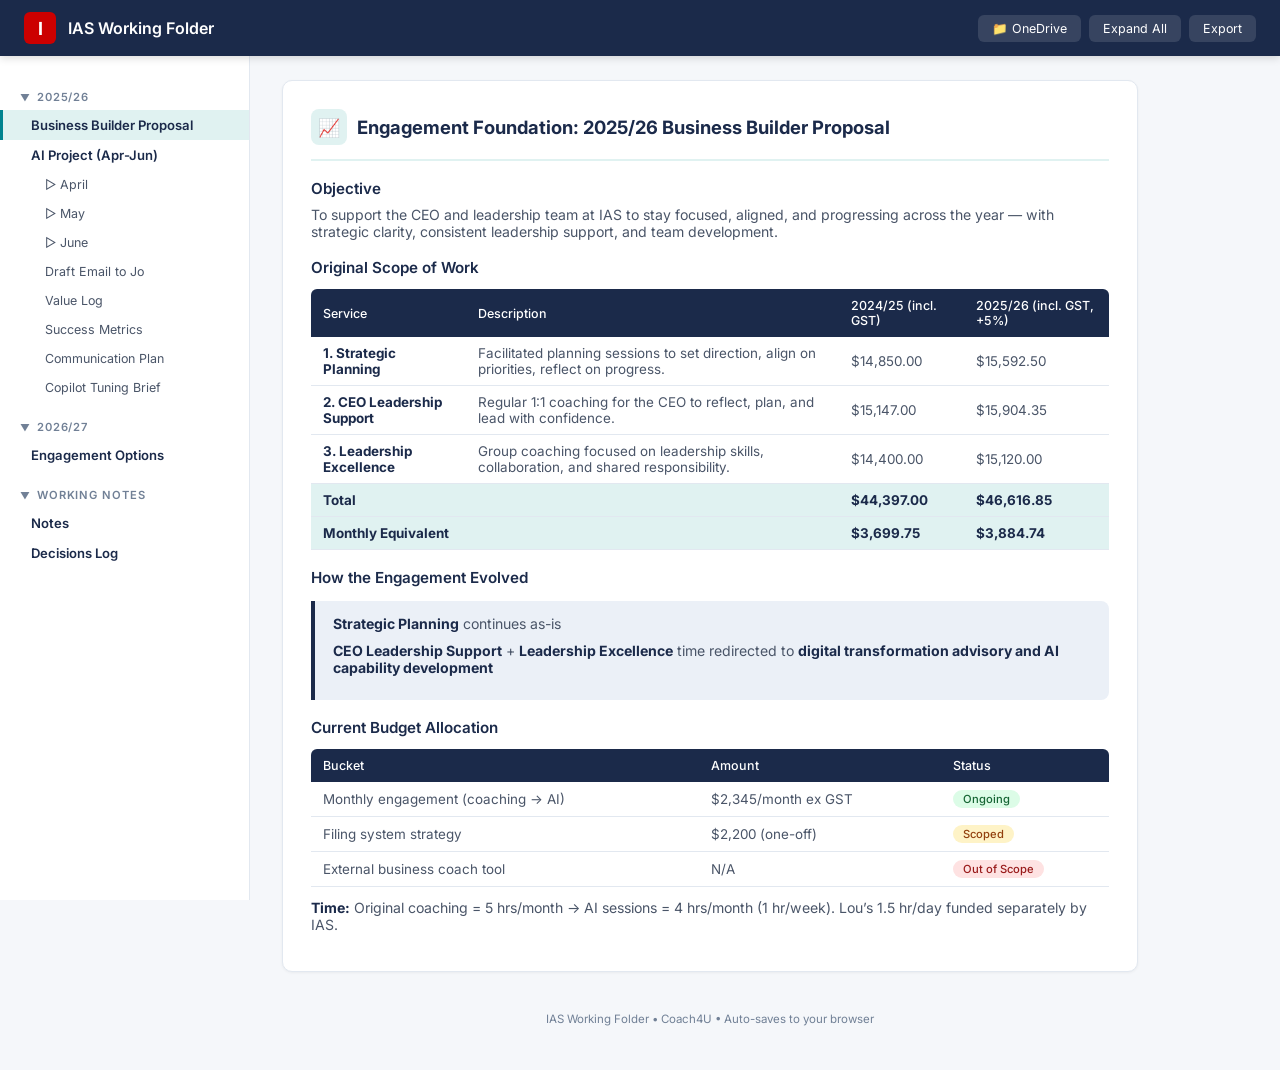
==== index.html @ b2c9d8d6 "Replace Core Intent contenteditable span with proper textarea Intent field is now a full visible tex" ====
<!DOCTYPE html>
<html lang="en">
<head>
    <meta charset="UTF-8">
    <meta name="viewport" content="width=device-width, initial-scale=1.0">
    <title>IAS Working Folder</title>
    <meta name="theme-color" content="#CC0000">
    <meta name="apple-mobile-web-app-capable" content="yes">
    <meta name="apple-mobile-web-app-status-bar-style" content="black-translucent">
    <meta name="apple-mobile-web-app-title" content="IAS Project">
    <link rel="manifest" href="manifest.json">
    <link rel="icon" type="image/svg+xml" href="icons/favicon.svg">
    <link rel="apple-touch-icon" href="icons/icon-192.svg">
    <link href="https://fonts.googleapis.com/css2?family=Inter:wght@300;400;500;600;700&display=swap" rel="stylesheet">
    <style>
        :root {
            --navy:#1B2A4A;--navy-light:#2A3D66;--teal:#00838F;--teal-light:#00ACC1;
            --teal-bg:#E0F2F1;--red:#CC0000;--red-light:#FF1A1A;--bg:#F5F7FA;
            --white:#FFFFFF;--text:#1B2A4A;--text-sec:#4A5568;--text-light:#718096;
            --border:#E2E8F0;--success:#38A169;--warning:#D69E2E;
        }
        *{margin:0;padding:0;box-sizing:border-box}
        body{font-family:'Inter',system-ui,sans-serif;background:var(--bg);color:var(--text)}
        .topbar{background:var(--navy);color:#fff;height:56px;display:flex;align-items:center;justify-content:space-between;padding:0 24px;position:fixed;top:0;left:0;right:0;z-index:100;box-shadow:0 2px 8px rgba(0,0,0,.15)}
        .topbar-left{display:flex;align-items:center;gap:12px}
        .topbar-logo{width:32px;height:32px;background:var(--red);border-radius:6px;display:flex;align-items:center;justify-content:center;font-weight:700;font-size:18px;color:#fff}
        .topbar h1{font-size:1rem;font-weight:600}
        .topbar-actions{display:flex;gap:8px}
        .topbar-actions button{background:rgba(255,255,255,.12);border:none;color:#fff;padding:6px 14px;border-radius:6px;font-size:.78rem;cursor:pointer;font-family:inherit;transition:.2s}
        .topbar-actions button:hover{background:rgba(255,255,255,.25)}
        .sidebar{position:fixed;top:56px;left:0;width:250px;height:calc(100vh - 56px);background:var(--white);border-right:1px solid var(--border);overflow-y:auto;padding:16px 0;z-index:50}
        .sidebar-year{padding:6px 20px;font-size:.7rem;text-transform:uppercase;letter-spacing:.08em;color:var(--text-light);font-weight:600;margin-top:12px;cursor:pointer;display:flex;align-items:center;gap:6px;user-select:none}
        .sidebar-year .arrow{transition:transform .2s;font-size:.6rem}
        .sidebar-year.collapsed .arrow{transform:rotate(-90deg)}
        .sidebar-year.collapsed+.sidebar-group{display:none}
        .sidebar-item{display:block;padding:7px 20px 7px 32px;color:var(--text-sec);font-size:.82rem;cursor:pointer;border-left:3px solid transparent;text-decoration:none;transition:.15s}
        .sidebar-item:hover,.sidebar-item.active{color:var(--teal);background:var(--teal-bg);border-left-color:var(--teal)}
        .sidebar-item.project{font-weight:600;padding-left:28px;color:var(--navy)}
        .sidebar-item.sub{padding-left:42px;font-size:.78rem}
        .main{margin-left:250px;margin-top:56px;padding:24px 32px;max-width:920px}
        .panel{background:var(--white);border-radius:10px;padding:28px;margin-bottom:20px;box-shadow:0 1px 3px rgba(0,0,0,.05);border:1px solid var(--border);display:none}
        .panel.visible{display:block}
        .panel-head{display:flex;align-items:center;gap:10px;margin-bottom:18px;padding-bottom:14px;border-bottom:2px solid var(--teal-bg)}
        .panel-icon{width:36px;height:36px;background:var(--teal-bg);color:var(--teal);border-radius:8px;display:flex;align-items:center;justify-content:center;font-size:1.1rem;flex-shrink:0}
        .panel-head h2{font-size:1.15rem;color:var(--navy)}
        table{width:100%;border-collapse:collapse;font-size:.84rem;margin:12px 0}
        thead th{background:var(--navy);color:#fff;padding:9px 12px;text-align:left;font-weight:500;font-size:.78rem}
        thead th:first-child{border-radius:6px 0 0 0}thead th:last-child{border-radius:0 6px 0 0}
        tbody td{padding:8px 12px;border-bottom:1px solid var(--border);color:var(--text-sec)}
        tbody tr:hover{background:var(--bg)}
        .total-row{background:var(--teal-bg);font-weight:600}.total-row td{color:var(--navy)}
        td[contenteditable]{cursor:text;min-height:20px;outline:none;border-radius:3px}
        td[contenteditable]:hover{background:var(--teal-bg)}
        td[contenteditable]:focus{box-shadow:inset 0 0 0 2px var(--teal);background:#fff}
        .btn{display:inline-flex;align-items:center;gap:5px;padding:6px 14px;border-radius:6px;font-size:.78rem;font-family:inherit;cursor:pointer;border:none;transition:.15s}
        .btn-teal{background:var(--teal);color:#fff}.btn-teal:hover{background:var(--teal-light)}
        .btn-red{background:var(--red);color:#fff}.btn-red:hover{background:var(--red-light)}
        .btn-outline{background:transparent;border:1px solid var(--border);color:var(--text-sec)}.btn-outline:hover{border-color:var(--teal);color:var(--teal)}
        .btn-sm{padding:4px 10px;font-size:.72rem}
        .btn-row{display:flex;gap:8px;margin-top:12px}
        .del-row{color:var(--text-light);cursor:pointer;font-size:.72rem;opacity:.4;transition:.15s;background:none;border:none}.del-row:hover{opacity:1;color:var(--red)}
        .badge{display:inline-block;padding:2px 10px;border-radius:20px;font-size:.7rem;font-weight:500}
        .badge-ongoing{background:#DCFCE7;color:#166534}.badge-scoped{background:#FEF3C7;color:#92400E}
        .badge-out{background:#FEE2E2;color:#991B1B}.badge-future{background:#EDE9FE;color:#5B21B6}
        .callout{background:var(--teal-bg);border-left:4px solid var(--teal);padding:14px 18px;border-radius:0 8px 8px 0;margin:14px 0;font-size:.85rem;color:var(--text-sec)}
        .callout.navy{background:#EBF0F7;border-left-color:var(--navy)}
        .callout.warning{background:#FEFCE8;border-left-color:var(--warning)}
        .email-box{background:var(--bg);border:1px solid var(--border);border-radius:8px;padding:22px;margin:14px 0;font-size:.86rem;color:var(--text-sec)}
        .email-box .subj{font-weight:600;color:var(--navy);margin-bottom:14px;padding-bottom:10px;border-bottom:1px solid var(--border)}
        .tasks{list-style:none;padding:0}.tasks li{display:flex;align-items:flex-start;gap:9px;padding:7px 0;font-size:.84rem;color:var(--text-sec);border-bottom:1px solid #f0f0f0}
        .tasks li:last-child{border-bottom:none}
        .tasks input[type=checkbox]{margin-top:3px;accent-color:var(--teal);width:15px;height:15px;flex-shrink:0}
        .tasks li.done{color:var(--text-light);text-decoration:line-through}
        .wk{background:var(--navy);color:#fff;padding:7px 14px;border-radius:6px;font-size:.8rem;font-weight:500;margin:16px 0 8px}
        .deliverables{background:var(--teal-bg);border-radius:8px;padding:14px 18px;margin-top:14px}
        .deliverables h4{color:var(--teal);font-size:.85rem;margin:0 0 8px}.deliverables ol{padding-left:18px;font-size:.83rem;color:var(--text-sec)}
        .note-card{background:var(--bg);border:1px solid var(--border);border-radius:8px;padding:14px 18px;margin-bottom:10px;position:relative}
        .note-card .note-date{font-size:.7rem;color:var(--text-light);margin-bottom:6px}
        .note-card .note-text{font-size:.84rem;color:var(--text-sec);white-space:pre-wrap}
        .note-card .note-del{position:absolute;top:10px;right:12px;background:none;border:none;color:var(--text-light);cursor:pointer;font-size:.7rem;opacity:.4}
        .note-card .note-del:hover{opacity:1;color:var(--red)}
        #noteInput{width:100%;min-height:80px;border:1px solid var(--border);border-radius:8px;padding:12px;font-family:inherit;font-size:.84rem;resize:vertical;outline:none;transition:.2s}
        #noteInput:focus{border-color:var(--teal);box-shadow:0 0 0 3px rgba(0,131,143,.1)}
        .opt-card{border:1px solid var(--border);border-radius:10px;padding:18px;margin:10px 0;transition:.2s}
        .opt-card:hover{border-color:var(--teal)}
        .opt-label{display:inline-block;background:var(--navy);color:#fff;padding:2px 10px;border-radius:4px;font-size:.72rem;font-weight:600;margin-bottom:6px}
        .vs-table tbody td:nth-child(3){background:#F0FFF4;color:var(--teal);font-weight:500}
        .tpl-box{background:#F8FAFC;border:1px dashed var(--border);border-radius:8px;padding:18px;font-size:.83rem;color:var(--text-sec);white-space:pre-line;margin:10px 0}
        .save-toast{position:fixed;bottom:20px;right:20px;background:var(--navy);color:#fff;padding:8px 18px;border-radius:8px;font-size:.78rem;opacity:0;transition:opacity .3s;z-index:200;pointer-events:none}
        .save-toast.show{opacity:1}
        p{margin-bottom:10px;font-size:.88rem;color:var(--text-sec)}
        h3{font-size:.95rem;color:var(--navy);margin:18px 0 8px;font-weight:600}
        h4{font-size:.87rem;color:var(--teal);margin:14px 0 6px;font-weight:600}
        ul,ol{padding-left:18px;margin-bottom:10px;font-size:.88rem;color:var(--text-sec)}
        li{margin-bottom:3px}a{color:var(--teal);text-decoration:none}strong{color:var(--text)}
        .footer{text-align:center;font-size:.72rem;color:var(--text-light);padding:20px 0}
        .month-goals{background:var(--bg);border:1px solid var(--border);border-radius:10px;padding:18px;margin:14px 0 20px}
        .month-goals label{font-size:.78rem;font-weight:600;color:var(--navy);display:block;margin-bottom:8px}
        .month-goals textarea{width:100%;min-height:90px;border:1px solid var(--border);border-radius:8px;padding:12px;font-family:inherit;font-size:.84rem;resize:vertical;outline:none;transition:.2s;background:var(--white)}
        .month-goals textarea:focus{border-color:var(--teal);box-shadow:0 0 0 3px rgba(0,131,143,.1)}
        .month-goals .ai-row{display:flex;gap:8px;margin-top:10px;align-items:center}
        .month-goals .ai-output{background:var(--white);border:1px solid var(--teal);border-radius:8px;padding:14px;margin-top:12px;font-size:.84rem;color:var(--text-sec);white-space:pre-wrap;display:none;position:relative}
        .month-goals .ai-output.visible{display:block}
        .ai-close{position:absolute;top:8px;right:10px;background:none;border:none;color:var(--text-light);cursor:pointer;font-size:.85rem}.ai-close:hover{color:var(--red)}
        .goal-inputs{margin:12px 0}
        .goal-row{display:flex;align-items:center;gap:8px;margin-bottom:6px}
        .goal-num{width:22px;height:22px;background:var(--teal);color:#fff;border-radius:50%;display:flex;align-items:center;justify-content:center;font-size:.68rem;font-weight:600;flex-shrink:0}
        .goal-row input{flex:1;border:1px solid var(--border);border-radius:6px;padding:7px 10px;font-family:inherit;font-size:.83rem;outline:none;transition:.2s}
        .goal-row input:focus{border-color:var(--teal);box-shadow:0 0 0 3px rgba(0,131,143,.1)}
        .goal-row input::placeholder{color:#CBD5E0}
        .intent-box{display:block;width:100%;margin-top:8px;border:1px solid rgba(42,61,102,.2);border-radius:6px;padding:10px 12px;font-family:inherit;font-size:.85rem;color:var(--text);background:var(--white);resize:vertical;min-height:60px;outline:none;transition:.2s}
        .intent-box:focus{border-color:var(--teal);box-shadow:0 0 0 3px rgba(0,131,143,.1)}
        .intent-box::placeholder{color:#A0AEC0}
        .week-intent{background:var(--teal-bg);border-radius:6px;padding:8px 12px;margin:6px 0 4px;font-size:.82rem;display:flex;align-items:center;gap:8px}
        .week-intent span{flex:1;outline:none;color:var(--text-sec);min-height:18px}
        .week-intent span:empty::before{content:attr(data-placeholder);color:#A0AEC0}
        .week-nextsteps{margin:8px 0}
        .week-nextsteps label{font-size:.78rem;font-weight:600;color:var(--teal);display:block;margin-bottom:4px}
        .week-nextsteps textarea{width:100%;min-height:80px;border:1px solid var(--border);border-radius:8px;padding:12px;font-family:inherit;font-size:.84rem;resize:vertical;outline:none;transition:.2s;background:var(--white)}
        .week-nextsteps textarea:focus{border-color:var(--teal);box-shadow:0 0 0 3px rgba(0,131,143,.1)}
        .week-tracker{background:var(--bg);border:1px solid var(--border);border-radius:8px;padding:14px;margin:8px 0}
        .week-tracker label{font-size:.75rem;font-weight:600;color:var(--navy);display:block;margin-bottom:4px}
        .week-tracker textarea{width:100%;min-height:50px;border:1px solid var(--border);border-radius:6px;padding:8px 10px;font-family:inherit;font-size:.82rem;resize:vertical;outline:none;transition:.2s;background:var(--white)}
        .week-tracker textarea:focus{border-color:var(--teal);box-shadow:0 0 0 3px rgba(0,131,143,.1)}
        .ai-badge{font-size:.68rem;color:var(--text-light);font-style:italic}
        .practice-block{background:var(--white);border:2px solid var(--teal-bg);border-radius:10px;padding:20px;margin:16px 0}
        .practice-block h3{margin:0 0 14px;color:var(--teal);font-size:.9rem}
        .practice-week{margin-bottom:14px}
        .practice-week-head{display:flex;align-items:center;gap:8px;margin-bottom:6px}
        .practice-week-num{font-size:.75rem;font-weight:600;color:var(--navy);white-space:nowrap}
        .practice-week-head input{flex:1;border:1px solid var(--border);border-radius:6px;padding:6px 10px;font-family:inherit;font-size:.82rem;font-weight:500;outline:none;transition:.2s}
        .practice-week-head input:focus{border-color:var(--teal);box-shadow:0 0 0 3px rgba(0,131,143,.1)}
        .practice-bullets{padding-left:28px;margin-top:4px}
        .practice-bullets input{width:100%;border:none;border-bottom:1px solid #f0f0f0;padding:4px 0;font-family:inherit;font-size:.8rem;color:var(--text-sec);outline:none;transition:.2s}
        .practice-bullets input:focus{border-bottom-color:var(--teal)}
        .practice-bullets input::placeholder{color:#CBD5E0}
        .btn-ai{background:linear-gradient(135deg,var(--navy),var(--teal));color:#fff}
        .btn-ai:hover{opacity:.9}
        .month-block{border:2px solid var(--teal-bg);border-radius:10px;padding:22px;margin:18px 0}
        .month-title{font-size:1rem;color:var(--teal);font-weight:700;margin-bottom:3px}
        .month-theme{font-size:.8rem;color:var(--text-light);font-style:italic;margin-bottom:14px}
        @media print{.sidebar,.topbar,.save-toast{display:none}.main{margin:0;padding:16px;max-width:100%}.panel{display:block!important;break-inside:avoid;box-shadow:none}}
        .menu-btn{display:none;background:none;border:none;color:#fff;font-size:1.4rem;cursor:pointer;padding:4px 8px;line-height:1}
        .sidebar-close{display:none;position:absolute;top:12px;right:14px;background:none;border:none;color:var(--text-light);font-size:1.2rem;cursor:pointer}
        .sidebar-overlay{display:none;position:fixed;top:0;left:0;right:0;bottom:0;background:rgba(0,0,0,.4);z-index:40}
        .sidebar-overlay.show{display:block}
        @media(max-width:768px){
            .menu-btn{display:block}
            .sidebar{transform:translateX(-100%);transition:transform .25s;z-index:60}
            .sidebar.open{transform:translateX(0)}
            .sidebar-close{display:block}
            .main{margin-left:0;padding:14px}
        }
    </style>
</head>
<body>
<div class="topbar">
    <div class="topbar-left"><button class="menu-btn" onclick="toggleMenu()">&#9776;</button><div class="topbar-logo">I</div><h1>IAS Working Folder</h1></div>
    <div class="topbar-actions"><a href="https://netorgft4053847.sharepoint.com/:f:/s/Practioners/IgAeoCWSYvg-TZOJT5SkqtAvAeJjhbtGDJu0jG688Fq3Ilo?e=r8Cb4h" target="_blank" style="background:rgba(255,255,255,.12);color:#fff;padding:6px 14px;border-radius:6px;font-size:.78rem;text-decoration:none;display:inline-flex;align-items:center;gap:5px">&#128193; OneDrive</a><button onclick="expandAll()">Expand All</button><button onclick="exportData()">Export</button></div>
</div>
<div class="sidebar-overlay" id="sidebarOverlay" onclick="toggleMenu()"></div>
<nav class="sidebar" id="sidebar">
    <button class="sidebar-close" onclick="toggleMenu()">&times;</button>
    <div class="sidebar-year" data-year="2025" onclick="toggleYear(this)"><span class="arrow">&#9660;</span> 2025/26</div>
    <div class="sidebar-group" data-year-group="2025">
        <div class="sidebar-item project" data-panel="engagement">Business Builder Proposal</div>
        <div class="sidebar-item project" data-panel="ai-project">AI Project (Apr-Jun)</div>
        <div class="sidebar-item sub" data-panel="april">&#9655; April</div>
        <div class="sidebar-item sub" data-panel="may">&#9655; May</div>
        <div class="sidebar-item sub" data-panel="june">&#9655; June</div>
        <div class="sidebar-item sub" data-panel="email-draft">Draft Email to Jo</div>
        <div class="sidebar-item sub" data-panel="value-log">Value Log</div>
        <div class="sidebar-item sub" data-panel="metrics">Success Metrics</div>
        <div class="sidebar-item sub" data-panel="comms-plan">Communication Plan</div>
        <div class="sidebar-item sub" data-panel="copilot-ref">Copilot Tuning Brief</div>
    </div>
    <div class="sidebar-year" data-year="2026" onclick="toggleYear(this)"><span class="arrow">&#9660;</span> 2026/27</div>
    <div class="sidebar-group" data-year-group="2026">
        <div class="sidebar-item project" data-panel="outlook-2027">Engagement Options</div>
    </div>
    <div class="sidebar-year" data-year="cross" onclick="toggleYear(this)"><span class="arrow">&#9660;</span> Working Notes</div>
    <div class="sidebar-group" data-year-group="cross">
        <div class="sidebar-item project" data-panel="notes">Notes</div>
        <div class="sidebar-item project" data-panel="decisions">Decisions Log</div>
    </div>
</nav>
<div class="main" id="mainContent">
<!-- ═══ ENGAGEMENT FOUNDATION ═══ -->
<div class="panel" id="engagement">
    <div class="panel-head"><div class="panel-icon">&#128200;</div><h2>Engagement Foundation: 2025/26 Business Builder Proposal</h2></div>
    <h3>Objective</h3>
    <p>To support the CEO and leadership team at IAS to stay focused, aligned, and progressing across the year &mdash; with strategic clarity, consistent leadership support, and team development.</p>
    <h3>Original Scope of Work</h3>
    <table>
        <thead><tr><th>Service</th><th>Description</th><th>2024/25 (incl. GST)</th><th>2025/26 (incl. GST, +5%)</th></tr></thead>
        <tbody>
            <tr><td><strong>1. Strategic Planning</strong></td><td>Facilitated planning sessions to set direction, align on priorities, reflect on progress.</td><td>$14,850.00</td><td>$15,592.50</td></tr>
            <tr><td><strong>2. CEO Leadership Support</strong></td><td>Regular 1:1 coaching for the CEO to reflect, plan, and lead with confidence.</td><td>$15,147.00</td><td>$15,904.35</td></tr>
            <tr><td><strong>3. Leadership Excellence</strong></td><td>Group coaching focused on leadership skills, collaboration, and shared responsibility.</td><td>$14,400.00</td><td>$15,120.00</td></tr>
            <tr class="total-row"><td><strong>Total</strong></td><td></td><td><strong>$44,397.00</strong></td><td><strong>$46,616.85</strong></td></tr>
            <tr class="total-row"><td><strong>Monthly Equivalent</strong></td><td></td><td><strong>$3,699.75</strong></td><td><strong>$3,884.74</strong></td></tr>
        </tbody>
    </table>
    <h3>How the Engagement Evolved</h3>
    <div class="callout navy">
        <p><strong>Strategic Planning</strong> continues as-is</p>
        <p><strong>CEO Leadership Support</strong> + <strong>Leadership Excellence</strong> time redirected to <strong>digital transformation advisory and AI capability development</strong></p>
    </div>
    <h3>Current Budget Allocation</h3>
    <table>
        <thead><tr><th>Bucket</th><th>Amount</th><th>Status</th></tr></thead>
        <tbody>
            <tr><td>Monthly engagement (coaching &rarr; AI)</td><td>$2,345/month ex GST</td><td><span class="badge badge-ongoing">Ongoing</span></td></tr>
            <tr><td>Filing system strategy</td><td>$2,200 (one-off)</td><td><span class="badge badge-scoped">Scoped</span></td></tr>
            <tr><td>External business coach tool</td><td>N/A</td><td><span class="badge badge-out">Out of Scope</span></td></tr>
        </tbody>
    </table>
    <p><strong>Time:</strong> Original coaching = 5 hrs/month &rarr; AI sessions = 4 hrs/month (1 hr/week). Lou&rsquo;s 1.5 hr/day funded separately by IAS.</p>
</div>

<!-- ═══ AI PROJECT OVERVIEW ═══ -->
<div class="panel" id="ai-project">
    <div class="panel-head"><div class="panel-icon">&#128640;</div><h2>AI Project Overview (Apr&ndash;Jun 2026)</h2></div>
    <div class="callout">
        <p><strong>Project Period:</strong> April &ndash; June 2026</p>
        <p><strong>Project Manager:</strong> Leah Miranda</p>
        <p><strong>Budget:</strong> $2,345/month + $2,200 filing system strategy</p>
        <p><strong>Weekly Sessions:</strong> 1 hour/week (Cath &amp; Lou)</p>
        <p><strong>Lou&rsquo;s Allocation:</strong> 1.5 hrs/day (funded separately by IAS)</p>
    </div>
    <h3>Direction</h3>
    <p>Rather than building a custom communications agent, we configure <strong>Microsoft Copilot</strong> to enforce IAS&rsquo;s communication style using Copilot Tuning, Outlook Draft Instructions, and prompt templates. This uses tools IAS already pays for.</p>
    <div class="month-goals" style="margin-top:20px">
        <label>Overall Project Objective</label>
        <textarea id="goals-overall" placeholder="What is the overarching goal for this project? This will be included in all AI prompts..." oninput="saveGoals('overall',this.value)" style="min-height:70px"></textarea>
    </div>
    <h3>Three-Month Summary</h3>
    <ul>
        <li><strong>April:</strong> Style Guide, Draft Instructions, Copilot training</li>
        <li><strong>May:</strong> Filing system strategy, prompt template library</li>
        <li><strong>June:</strong> Handover, Copilot Tuning prep, final value assessment</li>
    </ul>
</div>

<!-- ═══ DRAFT EMAIL ═══ -->
<div class="panel" id="email-draft">
    <div class="panel-head"><div class="panel-icon">&#9993;</div><h2>Draft Email to Jo Brassett</h2></div>
    <div class="email-box">
        <div class="subj">Subject: AI Project &mdash; Next 3 Months Action Plan</div>
        <p>Hi Jo,</p>
        <p>Following our discussion about keeping the focus within the Microsoft ecosystem, here&rsquo;s the clear direction for the remaining three months.</p>
        <p><strong>On the Communications Agent</strong></p>
        <p>Rather than maintaining a separate agent that duplicates what your Copilot subscription already does, I recommend we configure Copilot itself to enforce IAS&rsquo;s communication style. Microsoft now offers Copilot Tuning &ndash; we can train it on ~20 of your best writing samples plus a style guide so every staff member&rsquo;s AI-generated emails automatically match IAS&rsquo;s tone. This uses tools you&rsquo;re already paying for, needs no separate maintenance, and scales to everyone.</p>
        <p><strong>April &ndash; June Plan:</strong></p>
        <ul>
            <li><strong>April:</strong> Create IAS Communications Style Guide, set up Outlook Draft Instructions for all staff, train Leah and team on Copilot prompting</li>
            <li><strong>May:</strong> Filing system strategy implementation, build prompt template library for common IAS communications</li>
            <li><strong>June:</strong> Refine based on feedback, document processes for Leah to maintain independently, prepare for Copilot Tuning</li>
        </ul>
        <p><strong>Value commitment:</strong> Every session focused on practical outcomes Leah and the team can use immediately. I&rsquo;ll send fortnightly progress summaries so you have full visibility.</p>
        <p>Happy to discuss.</p>
        <p>Kind regards,<br>Cath</p>
    </div>
</div>

<!-- ═══ ROADMAP ═══ -->
<!-- ═══ APRIL ═══ -->
<div class="panel" id="april">
    <div class="panel-head"><div class="panel-icon">&#128197;</div><h2>April 2026</h2></div>
    <div class="callout navy" style="margin-top:0"><strong>Core Intent:</strong><textarea class="intent-box" id="intent-april" placeholder="Type your core intent for this month..." oninput="saveIntent('april',this.value)"></textarea></div>
    <div class="ai-row" style="margin:10px 0"><button class="btn btn-ai" onclick="aiAssist('april')">AI Assist &ndash; Break this into steps</button><button class="btn btn-outline btn-sm" onclick="copyGoalsPrompt('april')">Copy Prompt</button><span class="ai-badge">Uses your intent to suggest monthly goals &amp; weekly plan</span></div>
    <div class="ai-output" id="ai-output-april"></div>
    <div class="month-goals" style="margin-top:14px">
        <label>Monthly Goals</label>
        <div class="goal-inputs" id="goal-inputs-april">
            <div class="goal-row"><span class="goal-num">1</span><input type="text" data-goal="april-0" placeholder="Goal 1..." oninput="saveGoalItem('april',0,this.value)"></div>
            <div class="goal-row"><span class="goal-num">2</span><input type="text" data-goal="april-1" placeholder="Goal 2..." oninput="saveGoalItem('april',1,this.value)"></div>
            <div class="goal-row"><span class="goal-num">3</span><input type="text" data-goal="april-2" placeholder="Goal 3..." oninput="saveGoalItem('april',2,this.value)"></div>
            <div class="goal-row"><span class="goal-num">4</span><input type="text" data-goal="april-3" placeholder="Goal 4 (optional)..." oninput="saveGoalItem('april',3,this.value)"></div>
            <div class="goal-row"><span class="goal-num">5</span><input type="text" data-goal="april-4" placeholder="Goal 5 (optional)..." oninput="saveGoalItem('april',4,this.value)"></div>
        </div>
        <div class="btn-row"><button class="btn btn-outline btn-sm" onclick="copySummary('april')">Copy Intent + Goals</button></div>
    </div>
    <div class="practice-block" id="practice-april">
        <h3>What the weeks looked like in practice</h3>
        <div class="practice-week" data-pw="april-w1">
            <div class="practice-week-head"><span class="practice-week-num">Week 1:</span><input type="text" data-pwtitle="april-w1" placeholder="Week 1 theme..." oninput="savePractice('april')"></div>
            <div class="practice-bullets"><input type="text" data-pwbullet="april-w1-0" placeholder="Key action or outcome..." oninput="savePractice('april')"><input type="text" data-pwbullet="april-w1-1" placeholder="" oninput="savePractice('april')"><input type="text" data-pwbullet="april-w1-2" placeholder="" oninput="savePractice('april')"><input type="text" data-pwbullet="april-w1-3" placeholder="" oninput="savePractice('april')"></div>
        </div>
        <div class="practice-week" data-pw="april-w2">
            <div class="practice-week-head"><span class="practice-week-num">Week 2:</span><input type="text" data-pwtitle="april-w2" placeholder="Week 2 theme..." oninput="savePractice('april')"></div>
            <div class="practice-bullets"><input type="text" data-pwbullet="april-w2-0" placeholder="Key action or outcome..." oninput="savePractice('april')"><input type="text" data-pwbullet="april-w2-1" placeholder="" oninput="savePractice('april')"><input type="text" data-pwbullet="april-w2-2" placeholder="" oninput="savePractice('april')"><input type="text" data-pwbullet="april-w2-3" placeholder="" oninput="savePractice('april')"></div>
        </div>
        <div class="practice-week" data-pw="april-w3">
            <div class="practice-week-head"><span class="practice-week-num">Week 3:</span><input type="text" data-pwtitle="april-w3" placeholder="Week 3 theme..." oninput="savePractice('april')"></div>
            <div class="practice-bullets"><input type="text" data-pwbullet="april-w3-0" placeholder="Key action or outcome..." oninput="savePractice('april')"><input type="text" data-pwbullet="april-w3-1" placeholder="" oninput="savePractice('april')"><input type="text" data-pwbullet="april-w3-2" placeholder="" oninput="savePractice('april')"><input type="text" data-pwbullet="april-w3-3" placeholder="" oninput="savePractice('april')"></div>
        </div>
        <div class="practice-week" data-pw="april-w4">
            <div class="practice-week-head"><span class="practice-week-num">Week 4:</span><input type="text" data-pwtitle="april-w4" placeholder="Week 4 theme..." oninput="savePractice('april')"></div>
            <div class="practice-bullets"><input type="text" data-pwbullet="april-w4-0" placeholder="Key action or outcome..." oninput="savePractice('april')"><input type="text" data-pwbullet="april-w4-1" placeholder="" oninput="savePractice('april')"><input type="text" data-pwbullet="april-w4-2" placeholder="" oninput="savePractice('april')"><input type="text" data-pwbullet="april-w4-3" placeholder="" oninput="savePractice('april')"></div>
        </div>
        <div class="btn-row"><button class="btn btn-outline btn-sm" onclick="copyPractice('april')">Copy Summary</button></div>
    </div>
    <div class="wk">Week 1 (w/c 6 Apr)</div>
    <div class="week-intent"><span contenteditable="true" data-weekintent="w1" data-placeholder="Summary of this week..." onblur="saveWeekIntent('w1',this.textContent)"></span></div>
    <div class="week-nextsteps"><label>Next Steps</label><textarea id="wns-w1" placeholder="List your next steps here..." oninput="saveWeekNextSteps('w1',this.value)"></textarea></div>
    <div class="week-tracker"><label>Week 1 &ndash; What happened / Notes</label><textarea id="wt-w1" placeholder="Track progress, outcomes, decisions..." oninput="saveWeekTrack('w1',this.value)"></textarea></div>
    <div class="btn-row" style="margin-top:6px"><button class="btn btn-outline btn-sm" onclick="copyWeekSummary('w1')">Copy Week Summary</button></div>
    <div class="wk">Week 2 (w/c 13 Apr)</div>
    <div class="week-intent"><span contenteditable="true" data-weekintent="w2" data-placeholder="Summary of this week..." onblur="saveWeekIntent('w2',this.textContent)"></span></div>
    <div class="week-nextsteps"><label>Next Steps</label><textarea id="wns-w2" placeholder="List your next steps here..." oninput="saveWeekNextSteps('w2',this.value)"></textarea></div>
    <div class="week-tracker"><label>Week 2 &ndash; What happened / Notes</label><textarea id="wt-w2" placeholder="Track progress, outcomes, decisions..." oninput="saveWeekTrack('w2',this.value)"></textarea></div>
    <div class="btn-row" style="margin-top:6px"><button class="btn btn-outline btn-sm" onclick="copyWeekSummary('w2')">Copy Week Summary</button></div>
    <div class="wk">Week 3 (w/c 20 Apr)</div>
    <div class="week-intent"><span contenteditable="true" data-weekintent="w3" data-placeholder="Summary of this week..." onblur="saveWeekIntent('w3',this.textContent)"></span></div>
    <div class="week-nextsteps"><label>Next Steps</label><textarea id="wns-w3" placeholder="List your next steps here..." oninput="saveWeekNextSteps('w3',this.value)"></textarea></div>
    <div class="week-tracker"><label>Week 3 &ndash; What happened / Notes</label><textarea id="wt-w3" placeholder="Track progress, outcomes, decisions..." oninput="saveWeekTrack('w3',this.value)"></textarea></div>
    <div class="btn-row" style="margin-top:6px"><button class="btn btn-outline btn-sm" onclick="copyWeekSummary('w3')">Copy Week Summary</button></div>
    <div class="wk">Week 4 (w/c 27 Apr)</div>
    <div class="week-intent"><span contenteditable="true" data-weekintent="w4" data-placeholder="Summary of this week..." onblur="saveWeekIntent('w4',this.textContent)"></span></div>
    <div class="week-nextsteps"><label>Next Steps</label><textarea id="wns-w4" placeholder="List your next steps here..." oninput="saveWeekNextSteps('w4',this.value)"></textarea></div>
    <div class="week-tracker"><label>Week 4 &ndash; What happened / Notes</label><textarea id="wt-w4" placeholder="Track progress, outcomes, decisions..." oninput="saveWeekTrack('w4',this.value)"></textarea></div>
    <div class="btn-row" style="margin-top:6px"><button class="btn btn-outline btn-sm" onclick="copyWeekSummary('w4')">Copy Week Summary</button></div>
    <div class="deliverables"><h4>April Deliverables</h4><ol><li>IAS Communications Style Guide</li><li>Outlook Draft Instructions template</li><li>5 prompt templates for common emails</li><li>Training session completed</li></ol></div>
</div>

<!-- ═══ MAY ═══ -->
<div class="panel" id="may">
    <div class="panel-head"><div class="panel-icon">&#128197;</div><h2>May 2026</h2></div>
    <div class="callout navy" style="margin-top:0"><strong>Core Intent:</strong><textarea class="intent-box" id="intent-may" placeholder="Type your core intent for this month..." oninput="saveIntent('may',this.value)"></textarea></div>
    <div class="ai-row" style="margin:10px 0"><button class="btn btn-ai" onclick="aiAssist('may')">AI Assist &ndash; Break this into steps</button><button class="btn btn-outline btn-sm" onclick="copyGoalsPrompt('may')">Copy Prompt</button><span class="ai-badge">Uses your intent to suggest monthly goals &amp; weekly plan</span></div>
    <div class="ai-output" id="ai-output-may"></div>
    <div class="month-goals" style="margin-top:14px">
        <label>Monthly Goals</label>
        <div class="goal-inputs" id="goal-inputs-may">
            <div class="goal-row"><span class="goal-num">1</span><input type="text" data-goal="may-0" placeholder="Goal 1..." oninput="saveGoalItem('may',0,this.value)"></div>
            <div class="goal-row"><span class="goal-num">2</span><input type="text" data-goal="may-1" placeholder="Goal 2..." oninput="saveGoalItem('may',1,this.value)"></div>
            <div class="goal-row"><span class="goal-num">3</span><input type="text" data-goal="may-2" placeholder="Goal 3..." oninput="saveGoalItem('may',2,this.value)"></div>
            <div class="goal-row"><span class="goal-num">4</span><input type="text" data-goal="may-3" placeholder="Goal 4 (optional)..." oninput="saveGoalItem('may',3,this.value)"></div>
            <div class="goal-row"><span class="goal-num">5</span><input type="text" data-goal="may-4" placeholder="Goal 5 (optional)..." oninput="saveGoalItem('may',4,this.value)"></div>
        </div>
        <div class="btn-row"><button class="btn btn-outline btn-sm" onclick="copySummary('may')">Copy Intent + Goals</button></div>
    </div>
    <div class="practice-block" id="practice-may">
        <h3>What the weeks looked like in practice</h3>
        <div class="practice-week" data-pw="may-w5"><div class="practice-week-head"><span class="practice-week-num">Week 5:</span><input type="text" data-pwtitle="may-w5" placeholder="Week 5 theme..." oninput="savePractice('may')"></div><div class="practice-bullets"><input type="text" data-pwbullet="may-w5-0" placeholder="Key action or outcome..." oninput="savePractice('may')"><input type="text" data-pwbullet="may-w5-1" placeholder="" oninput="savePractice('may')"><input type="text" data-pwbullet="may-w5-2" placeholder="" oninput="savePractice('may')"><input type="text" data-pwbullet="may-w5-3" placeholder="" oninput="savePractice('may')"></div></div>
        <div class="practice-week" data-pw="may-w6"><div class="practice-week-head"><span class="practice-week-num">Week 6:</span><input type="text" data-pwtitle="may-w6" placeholder="Week 6 theme..." oninput="savePractice('may')"></div><div class="practice-bullets"><input type="text" data-pwbullet="may-w6-0" placeholder="Key action or outcome..." oninput="savePractice('may')"><input type="text" data-pwbullet="may-w6-1" placeholder="" oninput="savePractice('may')"><input type="text" data-pwbullet="may-w6-2" placeholder="" oninput="savePractice('may')"><input type="text" data-pwbullet="may-w6-3" placeholder="" oninput="savePractice('may')"></div></div>
        <div class="practice-week" data-pw="may-w7"><div class="practice-week-head"><span class="practice-week-num">Week 7:</span><input type="text" data-pwtitle="may-w7" placeholder="Week 7 theme..." oninput="savePractice('may')"></div><div class="practice-bullets"><input type="text" data-pwbullet="may-w7-0" placeholder="Key action or outcome..." oninput="savePractice('may')"><input type="text" data-pwbullet="may-w7-1" placeholder="" oninput="savePractice('may')"><input type="text" data-pwbullet="may-w7-2" placeholder="" oninput="savePractice('may')"><input type="text" data-pwbullet="may-w7-3" placeholder="" oninput="savePractice('may')"></div></div>
        <div class="practice-week" data-pw="may-w8"><div class="practice-week-head"><span class="practice-week-num">Week 8:</span><input type="text" data-pwtitle="may-w8" placeholder="Week 8 theme..." oninput="savePractice('may')"></div><div class="practice-bullets"><input type="text" data-pwbullet="may-w8-0" placeholder="Key action or outcome..." oninput="savePractice('may')"><input type="text" data-pwbullet="may-w8-1" placeholder="" oninput="savePractice('may')"><input type="text" data-pwbullet="may-w8-2" placeholder="" oninput="savePractice('may')"><input type="text" data-pwbullet="may-w8-3" placeholder="" oninput="savePractice('may')"></div></div>
        <div class="btn-row"><button class="btn btn-outline btn-sm" onclick="copyPractice('may')">Copy Summary</button></div>
    </div>
    <div class="wk">Week 5 (w/c 4 May)</div>
    <div class="week-intent"><span contenteditable="true" data-weekintent="w5" data-placeholder="Summary of this week..." onblur="saveWeekIntent('w5',this.textContent)"></span></div>
    <div class="week-nextsteps"><label>Next Steps</label><textarea id="wns-w5" placeholder="List your next steps here..." oninput="saveWeekNextSteps('w5',this.value)"></textarea></div>
    <div class="week-tracker"><label>Week 5 &ndash; What happened / Notes</label><textarea id="wt-w5" placeholder="Track progress, outcomes, decisions..." oninput="saveWeekTrack('w5',this.value)"></textarea></div>
    <div class="btn-row" style="margin-top:6px"><button class="btn btn-outline btn-sm" onclick="copyWeekSummary('w5')">Copy Week Summary</button></div>
    <div class="wk">Week 6 (w/c 11 May)</div>
    <div class="week-intent"><span contenteditable="true" data-weekintent="w6" data-placeholder="Summary of this week..." onblur="saveWeekIntent('w6',this.textContent)"></span></div>
    <div class="week-nextsteps"><label>Next Steps</label><textarea id="wns-w6" placeholder="List your next steps here..." oninput="saveWeekNextSteps('w6',this.value)"></textarea></div>
    <div class="week-tracker"><label>Week 6 &ndash; What happened / Notes</label><textarea id="wt-w6" placeholder="Track progress, outcomes, decisions..." oninput="saveWeekTrack('w6',this.value)"></textarea></div>
    <div class="btn-row" style="margin-top:6px"><button class="btn btn-outline btn-sm" onclick="copyWeekSummary('w6')">Copy Week Summary</button></div>
    <div class="wk">Week 7 (w/c 18 May)</div>
    <div class="week-intent"><span contenteditable="true" data-weekintent="w7" data-placeholder="Summary of this week..." onblur="saveWeekIntent('w7',this.textContent)"></span></div>
    <div class="week-nextsteps"><label>Next Steps</label><textarea id="wns-w7" placeholder="List your next steps here..." oninput="saveWeekNextSteps('w7',this.value)"></textarea></div>
    <div class="week-tracker"><label>Week 7 &ndash; What happened / Notes</label><textarea id="wt-w7" placeholder="Track progress, outcomes, decisions..." oninput="saveWeekTrack('w7',this.value)"></textarea></div>
    <div class="btn-row" style="margin-top:6px"><button class="btn btn-outline btn-sm" onclick="copyWeekSummary('w7')">Copy Week Summary</button></div>
    <div class="wk">Week 8 (w/c 25 May)</div>
    <div class="week-intent"><span contenteditable="true" data-weekintent="w8" data-placeholder="Summary of this week..." onblur="saveWeekIntent('w8',this.textContent)"></span></div>
    <div class="week-nextsteps"><label>Next Steps</label><textarea id="wns-w8" placeholder="List your next steps here..." oninput="saveWeekNextSteps('w8',this.value)"></textarea></div>
    <div class="week-tracker"><label>Week 8 &ndash; What happened / Notes</label><textarea id="wt-w8" placeholder="Track progress, outcomes, decisions..." oninput="saveWeekTrack('w8',this.value)"></textarea></div>
    <div class="btn-row" style="margin-top:6px"><button class="btn btn-outline btn-sm" onclick="copyWeekSummary('w8')">Copy Week Summary</button></div>
    <div class="deliverables"><h4>May Deliverables</h4><ol><li>Filing system strategy completed ($2,200)</li><li>Prompt template library (10+ templates)</li><li>Copilot Studio style-checking agent (if feasible)</li><li>Time savings measurement report</li></ol></div>
</div>

<!-- ═══ JUNE ═══ -->
<div class="panel" id="june">
    <div class="panel-head"><div class="panel-icon">&#128197;</div><h2>June 2026</h2></div>
    <div class="callout navy" style="margin-top:0"><strong>Core Intent:</strong><textarea class="intent-box" id="intent-june" placeholder="Type your core intent for this month..." oninput="saveIntent('june',this.value)"></textarea></div>
    <div class="ai-row" style="margin:10px 0"><button class="btn btn-ai" onclick="aiAssist('june')">AI Assist &ndash; Break this into steps</button><button class="btn btn-outline btn-sm" onclick="copyGoalsPrompt('june')">Copy Prompt</button><span class="ai-badge">Uses your intent to suggest monthly goals &amp; weekly plan</span></div>
    <div class="ai-output" id="ai-output-june"></div>
    <div class="month-goals" style="margin-top:14px">
        <label>Monthly Goals</label>
        <div class="goal-inputs" id="goal-inputs-june">
            <div class="goal-row"><span class="goal-num">1</span><input type="text" data-goal="june-0" placeholder="Goal 1..." oninput="saveGoalItem('june',0,this.value)"></div>
            <div class="goal-row"><span class="goal-num">2</span><input type="text" data-goal="june-1" placeholder="Goal 2..." oninput="saveGoalItem('june',1,this.value)"></div>
            <div class="goal-row"><span class="goal-num">3</span><input type="text" data-goal="june-2" placeholder="Goal 3..." oninput="saveGoalItem('june',2,this.value)"></div>
            <div class="goal-row"><span class="goal-num">4</span><input type="text" data-goal="june-3" placeholder="Goal 4 (optional)..." oninput="saveGoalItem('june',3,this.value)"></div>
            <div class="goal-row"><span class="goal-num">5</span><input type="text" data-goal="june-4" placeholder="Goal 5 (optional)..." oninput="saveGoalItem('june',4,this.value)"></div>
        </div>
        <div class="btn-row"><button class="btn btn-outline btn-sm" onclick="copySummary('june')">Copy Intent + Goals</button></div>
    </div>
    <div class="practice-block" id="practice-june">
        <h3>What the weeks looked like in practice</h3>
        <div class="practice-week" data-pw="june-w9"><div class="practice-week-head"><span class="practice-week-num">Week 9:</span><input type="text" data-pwtitle="june-w9" placeholder="Week 9 theme..." oninput="savePractice('june')"></div><div class="practice-bullets"><input type="text" data-pwbullet="june-w9-0" placeholder="Key action or outcome..." oninput="savePractice('june')"><input type="text" data-pwbullet="june-w9-1" placeholder="" oninput="savePractice('june')"><input type="text" data-pwbullet="june-w9-2" placeholder="" oninput="savePractice('june')"><input type="text" data-pwbullet="june-w9-3" placeholder="" oninput="savePractice('june')"></div></div>
        <div class="practice-week" data-pw="june-w10"><div class="practice-week-head"><span class="practice-week-num">Week 10:</span><input type="text" data-pwtitle="june-w10" placeholder="Week 10 theme..." oninput="savePractice('june')"></div><div class="practice-bullets"><input type="text" data-pwbullet="june-w10-0" placeholder="Key action or outcome..." oninput="savePractice('june')"><input type="text" data-pwbullet="june-w10-1" placeholder="" oninput="savePractice('june')"><input type="text" data-pwbullet="june-w10-2" placeholder="" oninput="savePractice('june')"><input type="text" data-pwbullet="june-w10-3" placeholder="" oninput="savePractice('june')"></div></div>
        <div class="practice-week" data-pw="june-w11"><div class="practice-week-head"><span class="practice-week-num">Week 11:</span><input type="text" data-pwtitle="june-w11" placeholder="Week 11 theme..." oninput="savePractice('june')"></div><div class="practice-bullets"><input type="text" data-pwbullet="june-w11-0" placeholder="Key action or outcome..." oninput="savePractice('june')"><input type="text" data-pwbullet="june-w11-1" placeholder="" oninput="savePractice('june')"><input type="text" data-pwbullet="june-w11-2" placeholder="" oninput="savePractice('june')"><input type="text" data-pwbullet="june-w11-3" placeholder="" oninput="savePractice('june')"></div></div>
        <div class="practice-week" data-pw="june-w12"><div class="practice-week-head"><span class="practice-week-num">Week 12:</span><input type="text" data-pwtitle="june-w12" placeholder="Week 12 theme..." oninput="savePractice('june')"></div><div class="practice-bullets"><input type="text" data-pwbullet="june-w12-0" placeholder="Key action or outcome..." oninput="savePractice('june')"><input type="text" data-pwbullet="june-w12-1" placeholder="" oninput="savePractice('june')"><input type="text" data-pwbullet="june-w12-2" placeholder="" oninput="savePractice('june')"><input type="text" data-pwbullet="june-w12-3" placeholder="" oninput="savePractice('june')"></div></div>
        <div class="btn-row"><button class="btn btn-outline btn-sm" onclick="copyPractice('june')">Copy Summary</button></div>
    </div>
    <div class="wk">Week 9 (w/c 1 Jun)</div>
    <div class="week-intent"><span contenteditable="true" data-weekintent="w9" data-placeholder="Summary of this week..." onblur="saveWeekIntent('w9',this.textContent)"></span></div>
    <div class="week-nextsteps"><label>Next Steps</label><textarea id="wns-w9" placeholder="List your next steps here..." oninput="saveWeekNextSteps('w9',this.value)"></textarea></div>
    <div class="week-tracker"><label>Week 9 &ndash; What happened / Notes</label><textarea id="wt-w9" placeholder="Track progress, outcomes, decisions..." oninput="saveWeekTrack('w9',this.value)"></textarea></div>
    <div class="btn-row" style="margin-top:6px"><button class="btn btn-outline btn-sm" onclick="copyWeekSummary('w9')">Copy Week Summary</button></div>
    <div class="wk">Week 10 (w/c 8 Jun)</div>
    <div class="week-intent"><span contenteditable="true" data-weekintent="w10" data-placeholder="Summary of this week..." onblur="saveWeekIntent('w10',this.textContent)"></span></div>
    <div class="week-nextsteps"><label>Next Steps</label><textarea id="wns-w10" placeholder="List your next steps here..." oninput="saveWeekNextSteps('w10',this.value)"></textarea></div>
    <div class="week-tracker"><label>Week 10 &ndash; What happened / Notes</label><textarea id="wt-w10" placeholder="Track progress, outcomes, decisions..." oninput="saveWeekTrack('w10',this.value)"></textarea></div>
    <div class="btn-row" style="margin-top:6px"><button class="btn btn-outline btn-sm" onclick="copyWeekSummary('w10')">Copy Week Summary</button></div>
    <div class="wk">Week 11 (w/c 15 Jun)</div>
    <div class="week-intent"><span contenteditable="true" data-weekintent="w11" data-placeholder="Summary of this week..." onblur="saveWeekIntent('w11',this.textContent)"></span></div>
    <div class="week-nextsteps"><label>Next Steps</label><textarea id="wns-w11" placeholder="List your next steps here..." oninput="saveWeekNextSteps('w11',this.value)"></textarea></div>
    <div class="week-tracker"><label>Week 11 &ndash; What happened / Notes</label><textarea id="wt-w11" placeholder="Track progress, outcomes, decisions..." oninput="saveWeekTrack('w11',this.value)"></textarea></div>
    <div class="btn-row" style="margin-top:6px"><button class="btn btn-outline btn-sm" onclick="copyWeekSummary('w11')">Copy Week Summary</button></div>
    <div class="wk">Week 12 (w/c 22 Jun)</div>
    <div class="week-intent"><span contenteditable="true" data-weekintent="w12" data-placeholder="Summary of this week..." onblur="saveWeekIntent('w12',this.textContent)"></span></div>
    <div class="week-nextsteps"><label>Next Steps</label><textarea id="wns-w12" placeholder="List your next steps here..." oninput="saveWeekNextSteps('w12',this.value)"></textarea></div>
    <div class="week-tracker"><label>Week 12 &ndash; What happened / Notes</label><textarea id="wt-w12" placeholder="Track progress, outcomes, decisions..." oninput="saveWeekTrack('w12',this.value)"></textarea></div>
    <div class="btn-row" style="margin-top:6px"><button class="btn btn-outline btn-sm" onclick="copyWeekSummary('w12')">Copy Week Summary</button></div>
    <div class="deliverables"><h4>June Deliverables</h4><ol><li>Complete handover guide for Leah</li><li>Copilot Tuning package (20+ samples + guide)</li><li>Final value assessment report</li><li>Recommendations for July onwards</li></ol></div>
</div>

<!-- ═══ VALUE LOG ═══ -->
<div class="panel" id="value-log">
    <div class="panel-head"><div class="panel-icon">&#128176;</div><h2>Value Log</h2></div>
    <p>Track tangible outcomes after each session. Builds the &ldquo;value for money&rdquo; case for Jo.</p>
    <table id="valueTable">
        <thead><tr><th>Date</th><th>What Was Done</th><th>Outcome / Benefit</th><th>Est. Time Saved</th><th style="width:30px"></th></tr></thead>
        <tbody id="valueBody"></tbody>
    </table>
    <div class="btn-row"><button class="btn btn-teal" onclick="addValueRow()">+ Add Entry</button></div>
</div>

<!-- ═══ SUCCESS METRICS ═══ -->
<div class="panel" id="metrics">
    <div class="panel-head"><div class="panel-icon">&#127919;</div><h2>Success Metrics</h2></div>
    <table>
        <thead><tr><th>Metric</th><th>How to Measure</th><th>Result</th></tr></thead>
        <tbody>
            <tr><td>Email drafting time saved</td><td>Before/after comparison</td><td contenteditable="true" data-metric="m1"></td></tr>
            <tr><td>Staff adoption of Draft Instructions</td><td>% of staff configured</td><td contenteditable="true" data-metric="m2"></td></tr>
            <tr><td>Prompt template usage</td><td>Number actively used</td><td contenteditable="true" data-metric="m3"></td></tr>
            <tr><td>Communication consistency</td><td>Qualitative assessment</td><td contenteditable="true" data-metric="m4"></td></tr>
            <tr><td>Filing system efficiency</td><td>Time saved on retrieval</td><td contenteditable="true" data-metric="m5"></td></tr>
            <tr><td>Leah&rsquo;s independence</td><td>Can maintain without support?</td><td contenteditable="true" data-metric="m6"></td></tr>
        </tbody>
    </table>
</div>

<!-- ═══ COMMS PLAN ═══ -->
<div class="panel" id="comms-plan">
    <div class="panel-head"><div class="panel-icon">&#128172;</div><h2>Communication Plan</h2></div>
    <h3>Fortnightly Progress Email to Jo</h3>
    <p><strong>When:</strong> Every second Monday &nbsp;|&nbsp; <strong>Format:</strong> 5&ndash;6 bullets max</p>
    <div class="tpl-box"><strong>Subject:</strong> IAS AI Project &ndash; Fortnightly Update [Date]

Hi Jo,

Quick update on the AI project:

<strong>Completed:</strong>
&bull; [bullet 1]
&bull; [bullet 2]

<strong>Next two weeks:</strong>
&bull; [bullet 1]
&bull; [bullet 2]

<strong>Any blockers:</strong> None / [brief description]

Happy to discuss.
Kind regards, Cath</div>
    <h3>Session Management</h3>
    <ul>
        <li><strong>Agendas:</strong> Sent 24 hours before each session (3 items max)</li>
        <li><strong>Meeting summaries:</strong> Leah sends Teams summary after each session</li>
        <li><strong>Monthly check-in with Jo:</strong> End of each month (30 mins max)</li>
    </ul>
    <h3>Key Principles</h3>
    <div class="callout">
        <p><strong>Stay in your lane.</strong> Only discuss work within the 3 agreed buckets.</p>
        <p><strong>Let Microsoft be the hero.</strong> Frame as &ldquo;get more from what you already pay for.&rdquo;</p>
        <p><strong>Make Leah look good.</strong> She&rsquo;s the project manager. Support her success.</p>
        <p><strong>Document everything.</strong> If it&rsquo;s not written down, it didn&rsquo;t happen.</p>
        <p><strong>Underpromise, overdeliver.</strong> Hit achievable goals consistently.</p>
    </div>
</div>

<!-- ═══ COPILOT TUNING ═══ -->
<div class="panel" id="copilot-ref">
    <div class="panel-head"><div class="panel-icon">&#9881;</div><h2>Copilot Tuning Brief</h2></div>
    <h3>Why Copilot Tuning Beats a Custom Agent</h3>
    <table class="vs-table">
        <thead><tr><th>Factor</th><th>Custom Agent</th><th>Copilot Tuning</th></tr></thead>
        <tbody>
            <tr><td>Email creation</td><td>Separate tool &ndash; copy/paste</td><td>Native in Outlook</td></tr>
            <tr><td>Maintenance</td><td>You maintain it</td><td>Microsoft maintains it</td></tr>
            <tr><td>Integration</td><td>Limited</td><td>Full M365</td></tr>
            <tr><td>Scalability</td><td>Deploy/manage per user</td><td>Assign a licence</td></tr>
            <tr><td>Cost</td><td>Dev + maintenance + API</td><td>Already in subscription</td></tr>
            <tr><td>Updates</td><td>You build features</td><td>Microsoft ships automatically</td></tr>
            <tr><td>Tone control</td><td>Hardcoded rules</td><td>Flexible, stays on-brand</td></tr>
        </tbody>
    </table>
    <h3>Quick Wins Available Now</h3>
    <h4>1. Outlook Draft Instructions</h4>
    <div class="callout">&ldquo;Write emails in a warm, professional tone. Use plain language. Keep paragraphs to 2&ndash;3 sentences. Use bullet points for complex info. Greet by first name. Close with &lsquo;Kind regards&rsquo; + IAS signature.&rdquo;</div>
    <h4>2. Prompt Template Library</h4>
    <p>Shared prompts for claims acknowledgment, policy renewal reminders, internal updates, client onboarding.</p>
    <h4>3. Organisation-Wide Default Tone</h4>
    <p>Admin sets tenant-wide default tone so all AI-drafted content matches IAS voice.</p>
    <h3>Preparation for Copilot Tuning</h3>
    <ol>
        <li><strong>20+ writing samples</strong> &ndash; best client emails, well-crafted internal comms</li>
        <li><strong>Style guide</strong> &ndash; tone, vocabulary, formatting, compliance</li>
        <li><strong>A champion</strong> (Leah) to manage tuning and test outputs</li>
    </ol>
</div>

<!-- ═══ 2026/27 OUTLOOK ═══ -->
<div class="panel" id="outlook-2027">
    <div class="panel-head"><div class="panel-icon">&#128302;</div><h2>2026/27 Engagement Options</h2></div>
    <h3>Where We&rsquo;ll Be by June 2026</h3>
    <ul>
        <li>Functioning Copilot communications framework</li>
        <li>Streamlined filing system</li>
        <li>Leah trained and independent</li>
        <li>Copilot Tuning preparation complete</li>
    </ul>
    <h3>Potential Directions</h3>
    <div class="opt-card"><span class="opt-label">OPTION A</span><h4>Return to Core Coaching + AI Maintenance</h4>
        <ul><li>Strategic Planning continues</li><li>CEO Leadership Support resumes (1:1 with Jo)</li><li>Leadership Excellence resumes (group)</li><li>Quarterly AI review sessions</li></ul>
        <p><strong>Est. investment:</strong> ~$46,600&ndash;$49,000 (incl. GST, ~5% increase)</p></div>
    <div class="opt-card"><span class="opt-label">OPTION B</span><h4>Blended &mdash; Coaching + Digital Transformation</h4>
        <ul><li>Strategic Planning continues</li><li>CEO Support resumes (reduced frequency)</li><li>Ongoing AI development (Copilot Tuning, efficiency tools)</li><li>Monthly leadership sessions on digital change</li></ul>
        <p><strong>Est. investment:</strong> Similar to current, as retainer</p></div>
    <div class="opt-card"><span class="opt-label">OPTION C</span><h4>Digital Transformation Focus</h4>
        <ul><li>Implement Copilot Tuning once GA</li><li>Expand AI to claims, policy admin, onboarding</li><li>Build Copilot Studio agents</li><li>Strategic Planning as anchor</li></ul>
        <p><strong>Est. investment:</strong> To be scoped</p></div>
    <h3>Key Considerations</h3>
    <ul>
        <li><strong>Copilot Tuning:</strong> Expected GA H2 2026</li>
        <li><strong>Leah&rsquo;s growth:</strong> Less external support needed over time</li>
        <li><strong>Value for money:</strong> 2026/27 proposal must show ROI</li>
        <li><strong>Microsoft commitment:</strong> All work stays in Microsoft tools</li>
        <li><strong>Decision point:</strong> June 2026 review</li>
    </ul>
</div>

<!-- ═══ NOTES ═══ -->
<div class="panel" id="notes">
    <div class="panel-head"><div class="panel-icon">&#128221;</div><h2>Working Notes</h2></div>
    <textarea id="noteInput" placeholder="Add a note..."></textarea>
    <div class="btn-row"><button class="btn btn-teal" onclick="addNote()">+ Add Note</button></div>
    <div id="notesList" style="margin-top:16px"></div>
</div>

<!-- ═══ DECISIONS LOG ═══ -->
<div class="panel" id="decisions">
    <div class="panel-head"><div class="panel-icon">&#9989;</div><h2>Decisions &amp; Actions Log</h2></div>
    <table id="decisionTable">
        <thead><tr><th>Date</th><th>Decision / Action</th><th>Owner</th><th style="width:30px"></th></tr></thead>
        <tbody id="decisionBody"></tbody>
    </table>
    <div class="btn-row"><button class="btn btn-teal" onclick="addDecisionRow()">+ Add Entry</button></div>
</div>

<div class="footer">IAS Working Folder &bull; Coach4U &bull; Auto-saves to your browser</div>
</div><!-- end main -->
<div class="save-toast" id="saveToast">Saved</div>

<script>
// ══════════════════════════════════════════
// STATE & PERSISTENCE
// ══════════════════════════════════════════
const STORE_KEY = 'ias-working-folder';

function loadState() {
    try { return JSON.parse(localStorage.getItem(STORE_KEY)) || {}; } catch(e) { return {}; }
}

function saveState(state) {
    localStorage.setItem(STORE_KEY, JSON.stringify(state));
    showToast();
}

function showToast() {
    const t = document.getElementById('saveToast');
    t.classList.add('show');
    setTimeout(() => t.classList.remove('show'), 1200);
}

// ══════════════════════════════════════════
// SIDEBAR NAVIGATION
// ══════════════════════════════════════════
function toggleMenu() {
    document.getElementById('sidebar').classList.toggle('open');
    document.getElementById('sidebarOverlay').classList.toggle('show');
}

function toggleYear(el) {
    el.classList.toggle('collapsed');
}

document.querySelectorAll('.sidebar-item').forEach(item => {
    item.addEventListener('click', function() {
        const panelId = this.dataset.panel;
        // Hide all panels
        document.querySelectorAll('.panel').forEach(p => p.classList.remove('visible'));
        // Show selected
        document.getElementById(panelId).classList.add('visible');
        // Active state
        document.querySelectorAll('.sidebar-item').forEach(i => i.classList.remove('active'));
        this.classList.add('active');
        // Close mobile menu & scroll top
        if (window.innerWidth <= 768) toggleMenu();
        window.scrollTo(0, 0);
    });
});

function expandAll() {
    document.querySelectorAll('.panel').forEach(p => p.classList.add('visible'));
    document.querySelectorAll('.sidebar-year').forEach(y => y.classList.remove('collapsed'));
    document.querySelectorAll('.sidebar-group').forEach(g => g.style.display = '');
}

// ══════════════════════════════════════════
// MONTHLY GOALS (persist + AI assist)
// ══════════════════════════════════════════
const monthMeta = {
    april: { title: 'April 2026', theme: 'Foundation & Quick Wins', tasks: 'Style Guide, Draft Instructions, Copilot training, prompt templates' },
    may: { title: 'May 2026', theme: 'Efficiency & Filing System', tasks: 'Filing system strategy, prompt library expansion, Copilot Studio agent' },
    june: { title: 'June 2026', theme: 'Polish & Handover', tasks: 'Handover guide, Copilot Tuning prep, final value assessment, recommendations' }
};

function saveGoals(key, text) {
    const s = loadState();
    if (!s.goals) s.goals = {};
    s.goals[key] = text;
    saveState(s);
}

function saveIntent(month, text) {
    const s = loadState();
    if (!s.intents) s.intents = {};
    s.intents[month] = text;
    saveState(s);
}

function saveGoalItem(month, idx, text) {
    const s = loadState();
    if (!s.goalItems) s.goalItems = {};
    if (!s.goalItems[month]) s.goalItems[month] = ['','','','',''];
    s.goalItems[month][idx] = text;
    saveState(s);
}

function saveWeekNextSteps(week, text) {
    const s = loadState();
    if (!s.weekNextSteps) s.weekNextSteps = {};
    s.weekNextSteps[week] = text;
    saveState(s);
}

function saveWeekIntent(week, text) {
    const s = loadState();
    if (!s.weekIntents) s.weekIntents = {};
    s.weekIntents[week] = text;
    saveState(s);
}

function saveWeekTrack(week, text) {
    const s = loadState();
    if (!s.weekTracks) s.weekTracks = {};
    s.weekTracks[week] = text;
    saveState(s);
}

function initGoals() {
    const state = loadState();
    const goals = state.goals || {};
    const goalItems = state.goalItems || {};
    const weekTracks = state.weekTracks || {};
    // Overall objective
    const overall = document.getElementById('goals-overall');
    if (overall && goals.overall) overall.value = goals.overall;
    // Core intents
    const intents = state.intents || {};
    ['april','may','june'].forEach(m => {
        const el = document.getElementById('intent-' + m);
        if (el && intents[m]) el.value = intents[m];
    });
    // Monthly goal items
    ['april','may','june'].forEach(m => {
        const items = goalItems[m] || [];
        items.forEach((val, i) => {
            const inp = document.querySelector(`[data-goal="${m}-${i}"]`);
            if (inp && val) inp.value = val;
        });
    });
    // Weekly next steps
    const weekNextSteps = state.weekNextSteps || {};
    for (let w = 1; w <= 12; w++) {
        const el = document.getElementById('wns-w' + w);
        if (el && weekNextSteps['w' + w]) el.value = weekNextSteps['w' + w];
    }
    // Weekly intents
    const weekIntents = state.weekIntents || {};
    for (let w = 1; w <= 12; w++) {
        const el = document.querySelector(`[data-weekintent="w${w}"]`);
        if (el && weekIntents['w' + w]) el.textContent = weekIntents['w' + w];
    }
    // Weekly trackers
    for (let w = 1; w <= 12; w++) {
        const el = document.getElementById('wt-w' + w);
        if (el && weekTracks['w' + w]) el.value = weekTracks['w' + w];
    }
}

function getGoalsList(month) {
    const s = loadState();
    const items = (s.goalItems && s.goalItems[month]) || [];
    return items.filter(g => g && g.trim());
}

function buildPrompt(month) {
    const goals = getGoalsList(month);
    const meta = monthMeta[month];
    const s = loadState();
    const overall = (s.goals && s.goals.overall) || '';
    const intent = (s.intents && s.intents[month]) || '';
    if (!intent && goals.length === 0) return null;
    let prompt = `You are helping plan a monthly work sprint for an AI project at Insurance Advisory Service (IAS), a small insurance brokerage in Sydney.

Context:
- This is ${meta.title}, themed "${meta.theme}"
- Planned tasks include: ${meta.tasks}
- The project is coaching-funded ($2,345/month), managed by Leah Miranda
- Weekly 1-hour sessions with Cath (Coach4U) and Lou
- All work must stay within the Microsoft ecosystem (Copilot, M365, Teams, SharePoint)
- Jo Brassett (CEO) wants clear value for money`;
    if (overall) {
        prompt += `\n\nOverall Project Objective:\n${overall}`;
    }
    if (intent) {
        prompt += `\n\nCore Intent for ${meta.title}:\n${intent}`;
    }
    if (goals.length > 0) {
        const goalsText = goals.map((g, i) => `${i + 1}. ${g}`).join('\n');
        prompt += `\n\nMonthly Goals already identified:\n${goalsText}`;
    }
    prompt += `\n\nPlease help me:
1. Break the core intent into 3-5 clear, actionable monthly goals
2. Map each goal across the 4 weekly sessions (what to do each week)
3. Identify any risks or dependencies
4. Suggest how to measure success for each goal
5. Keep it practical and achievable within the time and budget

Format the output clearly with headings.`;
    return prompt;
}

function aiAssist(month) {
    const prompt = buildPrompt(month);
    if (!prompt) {
        alert('Add a core intent first.');
        return;
    }
    const output = document.getElementById('ai-output-' + month);
    output.innerHTML = '<button class="ai-close" onclick="this.parentElement.classList.remove(\'visible\')">&times; close</button><p style="color:var(--teal);font-weight:500">Prompt copied to clipboard. Paste into Copilot or ChatGPT.</p><div style="margin-top:10px;padding:12px;background:var(--bg);border-radius:6px;font-size:.8rem;max-height:180px;overflow-y:auto;white-space:pre-wrap">' + escapeHtml(prompt) + '</div>';
    output.classList.add('visible');
    navigator.clipboard.writeText(prompt).then(() => showToast()).catch(() => {});
    // Auto-hide after 8 seconds
    setTimeout(() => output.classList.remove('visible'), 8000);
}

function savePractice(month) {
    const s = loadState();
    if (!s.practice) s.practice = {};
    if (!s.practice[month]) s.practice[month] = {};
    const block = document.getElementById('practice-' + month);
    block.querySelectorAll('[data-pwtitle]').forEach(inp => {
        s.practice[month][inp.dataset.pwtitle] = inp.value;
    });
    block.querySelectorAll('[data-pwbullet]').forEach(inp => {
        s.practice[month][inp.dataset.pwbullet] = inp.value;
    });
    saveState(s);
}

function initPractice() {
    const state = loadState();
    const practice = state.practice || {};
    ['april','may','june'].forEach(m => {
        const data = practice[m] || {};
        Object.keys(data).forEach(key => {
            const el = document.querySelector(`[data-pwtitle="${key}"]`) || document.querySelector(`[data-pwbullet="${key}"]`);
            if (el && data[key]) el.value = data[key];
        });
    });
}

function copyPractice(month) {
    const s = loadState();
    const data = (s.practice && s.practice[month]) || {};
    const meta = monthMeta[month];
    let text = `What the weeks looked like in practice - ${meta.title}\n`;
    const block = document.getElementById('practice-' + month);
    block.querySelectorAll('.practice-week').forEach(pw => {
        const key = pw.dataset.pw;
        const title = data[key] || '';
        const num = key.split('-')[1].replace('w','');
        if (!title) return;
        text += `\nWeek ${num}: ${title}\n`;
        for (let i = 0; i < 4; i++) {
            const bullet = data[key + '-' + i] || '';
            if (bullet) text += `- ${bullet}\n`;
        }
    });
    navigator.clipboard.writeText(text.trim()).then(() => showToast()).catch(() => {});
}

function copyWeekSummary(week) {
    const s = loadState();
    const num = week.replace('w','');
    const intent = (s.weekIntents && s.weekIntents[week]) || '';
    const nextSteps = (s.weekNextSteps && s.weekNextSteps[week]) || '';
    const notes = (s.weekTracks && s.weekTracks[week]) || '';
    let text = `Week ${num}\n`;
    if (intent) text += `\n${intent}`;
    if (nextSteps) text += `\n\nNext Steps:\n${nextSteps}`;
    if (notes) text += `\n\nWhat happened:\n${notes}`;
    navigator.clipboard.writeText(text).then(() => showToast()).catch(() => {});
}

function copySummary(month) {
    const s = loadState();
    const meta = monthMeta[month];
    const intent = (s.intents && s.intents[month]) || '';
    const goals = getGoalsList(month);
    let text = `${meta.title}\n\nCore Intent: ${intent || '(not set)'}`;
    if (goals.length > 0) {
        text += '\n\nMonthly Goals:';
        goals.forEach((g, i) => { text += `\n${i + 1}. ${g}`; });
    }
    navigator.clipboard.writeText(text).then(() => showToast()).catch(() => {});
}

function copyGoalsPrompt(month) {
    const prompt = buildPrompt(month);
    if (!prompt) {
        alert('Add a core intent first.');
        return;
    }
    navigator.clipboard.writeText(prompt).then(() => showToast()).catch(() => {});
}

// ══════════════════════════════════════════
// CHECKBOXES (persist)
// ══════════════════════════════════════════
function initCheckboxes() {
    const state = loadState();
    const checks = state.checks || {};
    document.querySelectorAll('.tasks input[type=checkbox]').forEach(cb => {
        const key = cb.dataset.task;
        if (checks[key]) {
            cb.checked = true;
            cb.closest('li').classList.add('done');
        }
        cb.addEventListener('change', function() {
            const s = loadState();
            if (!s.checks) s.checks = {};
            s.checks[key] = this.checked;
            this.closest('li').classList.toggle('done', this.checked);
            saveState(s);
        });
    });
}

// ══════════════════════════════════════════
// METRICS (persist)
// ══════════════════════════════════════════
function initMetrics() {
    const state = loadState();
    const metrics = state.metrics || {};
    document.querySelectorAll('td[data-metric]').forEach(td => {
        const key = td.dataset.metric;
        if (metrics[key]) td.textContent = metrics[key];
        td.addEventListener('blur', function() {
            const s = loadState();
            if (!s.metrics) s.metrics = {};
            s.metrics[key] = this.textContent;
            saveState(s);
        });
    });
}

// ══════════════════════════════════════════
// VALUE LOG (dynamic rows, persist)
// ══════════════════════════════════════════
function renderValueLog() {
    const state = loadState();
    const rows = state.valueLog || [];
    const tbody = document.getElementById('valueBody');
    tbody.innerHTML = '';
    rows.forEach((row, i) => {
        const tr = document.createElement('tr');
        tr.innerHTML = `
            <td contenteditable="true" data-vl="${i}-0">${row[0]||''}</td>
            <td contenteditable="true" data-vl="${i}-1">${row[1]||''}</td>
            <td contenteditable="true" data-vl="${i}-2">${row[2]||''}</td>
            <td contenteditable="true" data-vl="${i}-3">${row[3]||''}</td>
            <td><button class="del-row" onclick="deleteValueRow(${i})">&#10005;</button></td>`;
        tr.querySelectorAll('td[contenteditable]').forEach(td => {
            td.addEventListener('blur', function() {
                const s = loadState();
                const [r,c] = this.dataset.vl.split('-').map(Number);
                if (!s.valueLog) s.valueLog = [];
                if (!s.valueLog[r]) s.valueLog[r] = ['','','',''];
                s.valueLog[r][c] = this.textContent;
                saveState(s);
            });
        });
        tbody.appendChild(tr);
    });
    if (rows.length === 0) addValueRow();
}

function addValueRow() {
    const s = loadState();
    if (!s.valueLog) s.valueLog = [];
    s.valueLog.push(['','','','']);
    saveState(s);
    renderValueLog();
}

function deleteValueRow(i) {
    const s = loadState();
    s.valueLog.splice(i, 1);
    saveState(s);
    renderValueLog();
}

// ══════════════════════════════════════════
// DECISIONS LOG (dynamic rows, persist)
// ══════════════════════════════════════════
const defaultDecisions = [
    ['31 Mar 2026', 'Confirmed focus on Microsoft ecosystem only', 'All'],
    ['31 Mar 2026', 'Business planning tool confirmed out of scope', 'Cath'],
    ['31 Mar 2026', '3 months remaining on project (Apr-Jun)', 'All'],
    ['31 Mar 2026', 'Jo wants focus on value for money', 'Jo'],
    ['31 Mar 2026', 'Leah managing project; verifying Lou 7.5 hrs', 'Leah']
];

function renderDecisions() {
    const state = loadState();
    let rows = state.decisions;
    if (!rows || rows.length === 0) {
        rows = defaultDecisions;
        const s = loadState();
        s.decisions = rows;
        localStorage.setItem(STORE_KEY, JSON.stringify(s));
    }
    const tbody = document.getElementById('decisionBody');
    tbody.innerHTML = '';
    rows.forEach((row, i) => {
        const tr = document.createElement('tr');
        tr.innerHTML = `
            <td contenteditable="true" data-dl="${i}-0">${row[0]||''}</td>
            <td contenteditable="true" data-dl="${i}-1">${row[1]||''}</td>
            <td contenteditable="true" data-dl="${i}-2">${row[2]||''}</td>
            <td><button class="del-row" onclick="deleteDecisionRow(${i})">&#10005;</button></td>`;
        tr.querySelectorAll('td[contenteditable]').forEach(td => {
            td.addEventListener('blur', function() {
                const s = loadState();
                const [r,c] = this.dataset.dl.split('-').map(Number);
                if (!s.decisions[r]) s.decisions[r] = ['','',''];
                s.decisions[r][c] = this.textContent;
                saveState(s);
            });
        });
        tbody.appendChild(tr);
    });
}

function addDecisionRow() {
    const s = loadState();
    if (!s.decisions) s.decisions = [];
    const today = new Date().toLocaleDateString('en-AU', {day:'numeric',month:'short',year:'numeric'});
    s.decisions.push([today, '', '']);
    saveState(s);
    renderDecisions();
}

function deleteDecisionRow(i) {
    const s = loadState();
    s.decisions.splice(i, 1);
    saveState(s);
    renderDecisions();
}

// ══════════════════════════════════════════
// NOTES (persist)
// ══════════════════════════════════════════
function renderNotes() {
    const state = loadState();
    const notes = state.notes || [];
    const container = document.getElementById('notesList');
    container.innerHTML = '';
    notes.forEach((note, i) => {
        const card = document.createElement('div');
        card.className = 'note-card';
        card.innerHTML = `
            <div class="note-date">${note.date}</div>
            <div class="note-text">${escapeHtml(note.text)}</div>
            <button class="note-del" onclick="deleteNote(${i})">&#10005; delete</button>`;
        container.appendChild(card);
    });
}

function addNote() {
    const input = document.getElementById('noteInput');
    const text = input.value.trim();
    if (!text) return;
    const s = loadState();
    if (!s.notes) s.notes = [];
    const now = new Date();
    const date = now.toLocaleDateString('en-AU', {weekday:'short',day:'numeric',month:'short',year:'numeric',hour:'2-digit',minute:'2-digit'});
    s.notes.unshift({date, text});
    saveState(s);
    input.value = '';
    renderNotes();
}

function deleteNote(i) {
    const s = loadState();
    s.notes.splice(i, 1);
    saveState(s);
    renderNotes();
}

function escapeHtml(str) {
    const div = document.createElement('div');
    div.textContent = str;
    return div.innerHTML;
}

// ══════════════════════════════════════════
// EXPORT
// ══════════════════════════════════════════
function exportData() {
    const state = loadState();
    const blob = new Blob([JSON.stringify(state, null, 2)], {type: 'application/json'});
    const a = document.createElement('a');
    a.href = URL.createObjectURL(blob);
    a.download = 'ias-working-folder-' + new Date().toISOString().slice(0,10) + '.json';
    a.click();
}

// ══════════════════════════════════════════
// INIT
// ══════════════════════════════════════════
document.addEventListener('DOMContentLoaded', () => {
    initGoals();
    initPractice();
    initCheckboxes();
    initMetrics();
    renderValueLog();
    renderDecisions();
    renderNotes();
    // Show first panel
    document.getElementById('engagement').classList.add('visible');
    document.querySelector('[data-panel="engagement"]').classList.add('active');
});

// Service Worker
if ('serviceWorker' in navigator) {
    window.addEventListener('load', () => {
        navigator.serviceWorker.register('sw.js').catch(() => {});
    });
}
</script>
</body>
</html>
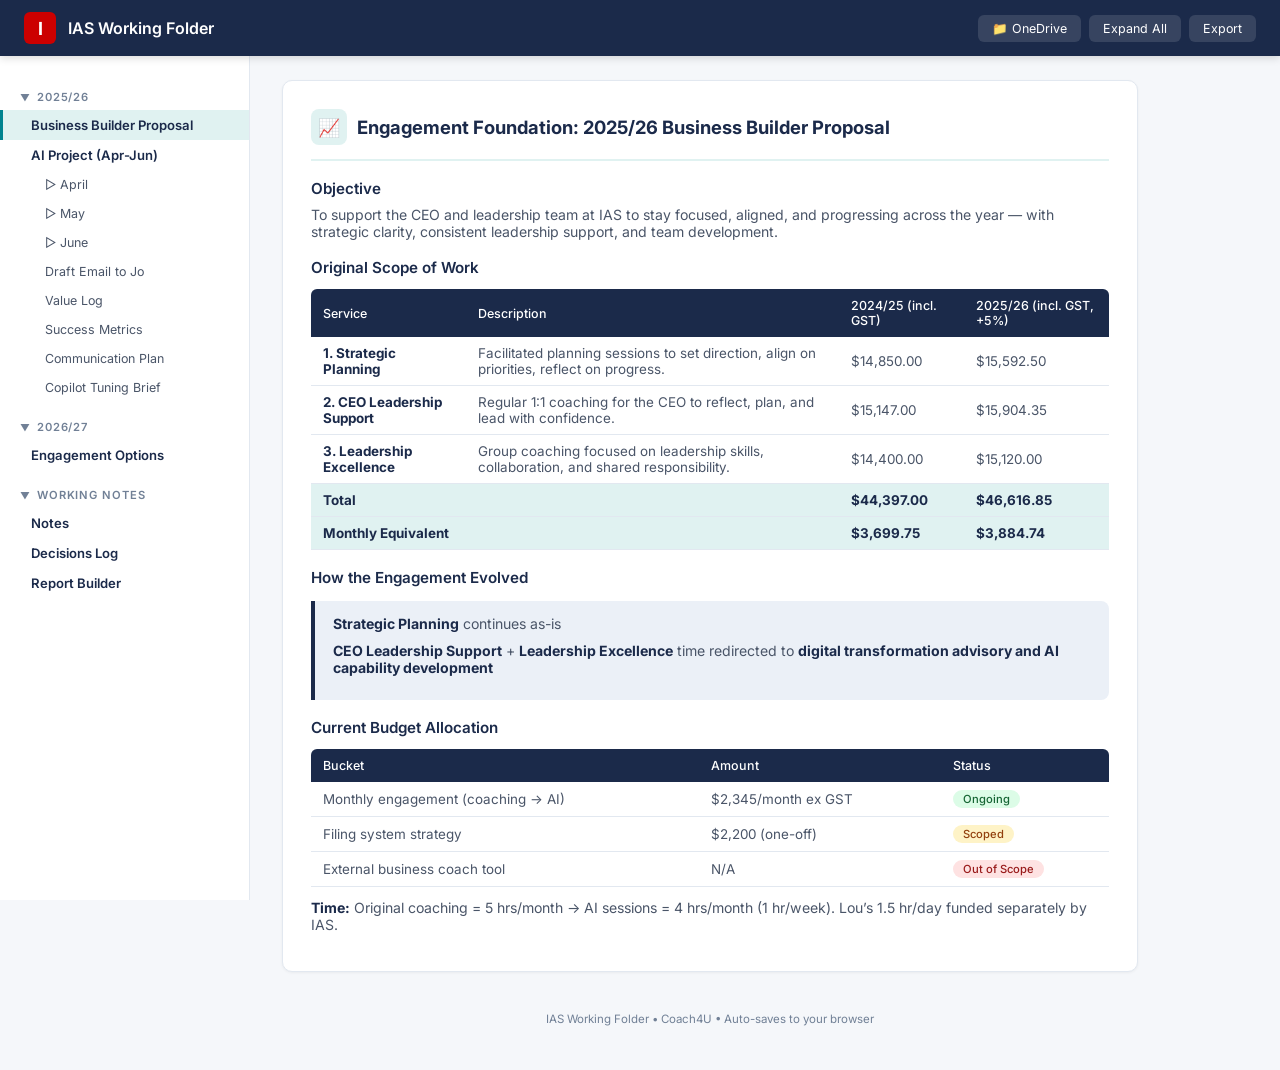
==== commit 1e73091c: "Add Report Builder with selectable sections and format options New panel lets you: - Select month (A" ====
--- a/index.html
+++ b/index.html
@@ -93,6 +93,11 @@
         h4{font-size:.87rem;color:var(--teal);margin:14px 0 6px;font-weight:600}
         ul,ol{padding-left:18px;margin-bottom:10px;font-size:.88rem;color:var(--text-sec)}
         li{margin-bottom:3px}a{color:var(--teal);text-decoration:none}strong{color:var(--text)}
+        .report-checks{display:flex;flex-direction:column;gap:8px;margin:10px 0}
+        .report-checks label{display:flex;align-items:center;gap:8px;font-size:.84rem;color:var(--text-sec);cursor:pointer;padding:6px 10px;border-radius:6px;transition:.15s}
+        .report-checks label:hover{background:var(--teal-bg)}
+        .report-checks input[type=checkbox]{accent-color:var(--teal);width:16px;height:16px}
+        .rpt-month.active,.rpt-format.active{background:var(--teal)!important;color:#fff!important;border-color:var(--teal)!important}
         .footer{text-align:center;font-size:.72rem;color:var(--text-light);padding:20px 0}
         .month-goals{background:var(--bg);border:1px solid var(--border);border-radius:10px;padding:18px;margin:14px 0 20px}
         .month-goals label{font-size:.78rem;font-weight:600;color:var(--navy);display:block;margin-bottom:8px}
@@ -182,6 +187,7 @@
     <div class="sidebar-group" data-year-group="cross">
         <div class="sidebar-item project" data-panel="notes">Notes</div>
         <div class="sidebar-item project" data-panel="decisions">Decisions Log</div>
+        <div class="sidebar-item project" data-panel="report-builder">Report Builder</div>
     </div>
 </nav>
 <div class="main" id="mainContent">
@@ -282,7 +288,7 @@
         <div class="btn-row"><button class="btn btn-outline btn-sm" onclick="copySummary('april')">Copy Intent + Goals</button></div>
     </div>
     <div class="practice-block" id="practice-april">
-        <h3>What the weeks looked like in practice</h3>
+        <h3>Monthly Plan</h3>
         <div class="practice-week" data-pw="april-w1">
             <div class="practice-week-head"><span class="practice-week-num">Week 1:</span><input type="text" data-pwtitle="april-w1" placeholder="Week 1 theme..." oninput="savePractice('april')"></div>
             <div class="practice-bullets"><input type="text" data-pwbullet="april-w1-0" placeholder="Key action or outcome..." oninput="savePractice('april')"><input type="text" data-pwbullet="april-w1-1" placeholder="" oninput="savePractice('april')"><input type="text" data-pwbullet="april-w1-2" placeholder="" oninput="savePractice('april')"><input type="text" data-pwbullet="april-w1-3" placeholder="" oninput="savePractice('april')"></div>
@@ -342,7 +348,7 @@
         <div class="btn-row"><button class="btn btn-outline btn-sm" onclick="copySummary('may')">Copy Intent + Goals</button></div>
     </div>
     <div class="practice-block" id="practice-may">
-        <h3>What the weeks looked like in practice</h3>
+        <h3>Monthly Plan</h3>
         <div class="practice-week" data-pw="may-w5"><div class="practice-week-head"><span class="practice-week-num">Week 5:</span><input type="text" data-pwtitle="may-w5" placeholder="Week 5 theme..." oninput="savePractice('may')"></div><div class="practice-bullets"><input type="text" data-pwbullet="may-w5-0" placeholder="Key action or outcome..." oninput="savePractice('may')"><input type="text" data-pwbullet="may-w5-1" placeholder="" oninput="savePractice('may')"><input type="text" data-pwbullet="may-w5-2" placeholder="" oninput="savePractice('may')"><input type="text" data-pwbullet="may-w5-3" placeholder="" oninput="savePractice('may')"></div></div>
         <div class="practice-week" data-pw="may-w6"><div class="practice-week-head"><span class="practice-week-num">Week 6:</span><input type="text" data-pwtitle="may-w6" placeholder="Week 6 theme..." oninput="savePractice('may')"></div><div class="practice-bullets"><input type="text" data-pwbullet="may-w6-0" placeholder="Key action or outcome..." oninput="savePractice('may')"><input type="text" data-pwbullet="may-w6-1" placeholder="" oninput="savePractice('may')"><input type="text" data-pwbullet="may-w6-2" placeholder="" oninput="savePractice('may')"><input type="text" data-pwbullet="may-w6-3" placeholder="" oninput="savePractice('may')"></div></div>
         <div class="practice-week" data-pw="may-w7"><div class="practice-week-head"><span class="practice-week-num">Week 7:</span><input type="text" data-pwtitle="may-w7" placeholder="Week 7 theme..." oninput="savePractice('may')"></div><div class="practice-bullets"><input type="text" data-pwbullet="may-w7-0" placeholder="Key action or outcome..." oninput="savePractice('may')"><input type="text" data-pwbullet="may-w7-1" placeholder="" oninput="savePractice('may')"><input type="text" data-pwbullet="may-w7-2" placeholder="" oninput="savePractice('may')"><input type="text" data-pwbullet="may-w7-3" placeholder="" oninput="savePractice('may')"></div></div>
@@ -390,7 +396,7 @@
         <div class="btn-row"><button class="btn btn-outline btn-sm" onclick="copySummary('june')">Copy Intent + Goals</button></div>
     </div>
     <div class="practice-block" id="practice-june">
-        <h3>What the weeks looked like in practice</h3>
+        <h3>Monthly Plan</h3>
         <div class="practice-week" data-pw="june-w9"><div class="practice-week-head"><span class="practice-week-num">Week 9:</span><input type="text" data-pwtitle="june-w9" placeholder="Week 9 theme..." oninput="savePractice('june')"></div><div class="practice-bullets"><input type="text" data-pwbullet="june-w9-0" placeholder="Key action or outcome..." oninput="savePractice('june')"><input type="text" data-pwbullet="june-w9-1" placeholder="" oninput="savePractice('june')"><input type="text" data-pwbullet="june-w9-2" placeholder="" oninput="savePractice('june')"><input type="text" data-pwbullet="june-w9-3" placeholder="" oninput="savePractice('june')"></div></div>
         <div class="practice-week" data-pw="june-w10"><div class="practice-week-head"><span class="practice-week-num">Week 10:</span><input type="text" data-pwtitle="june-w10" placeholder="Week 10 theme..." oninput="savePractice('june')"></div><div class="practice-bullets"><input type="text" data-pwbullet="june-w10-0" placeholder="Key action or outcome..." oninput="savePractice('june')"><input type="text" data-pwbullet="june-w10-1" placeholder="" oninput="savePractice('june')"><input type="text" data-pwbullet="june-w10-2" placeholder="" oninput="savePractice('june')"><input type="text" data-pwbullet="june-w10-3" placeholder="" oninput="savePractice('june')"></div></div>
         <div class="practice-week" data-pw="june-w11"><div class="practice-week-head"><span class="practice-week-num">Week 11:</span><input type="text" data-pwtitle="june-w11" placeholder="Week 11 theme..." oninput="savePractice('june')"></div><div class="practice-bullets"><input type="text" data-pwbullet="june-w11-0" placeholder="Key action or outcome..." oninput="savePractice('june')"><input type="text" data-pwbullet="june-w11-1" placeholder="" oninput="savePractice('june')"><input type="text" data-pwbullet="june-w11-2" placeholder="" oninput="savePractice('june')"><input type="text" data-pwbullet="june-w11-3" placeholder="" oninput="savePractice('june')"></div></div>
@@ -565,6 +571,47 @@
     <div class="btn-row"><button class="btn btn-teal" onclick="addDecisionRow()">+ Add Entry</button></div>
 </div>
 
+<!-- ═══ REPORT BUILDER ═══ -->
+<div class="panel" id="report-builder">
+    <div class="panel-head"><div class="panel-icon">&#128203;</div><h2>Report Builder</h2></div>
+    <p>Select the sections to include, then generate a formatted summary you can copy and paste.</p>
+
+    <h3>Select Month</h3>
+    <div style="display:flex;gap:8px;margin:10px 0">
+        <button class="btn btn-outline rpt-month active" data-rptmonth="april" onclick="selectReportMonth('april',this)">April</button>
+        <button class="btn btn-outline rpt-month" data-rptmonth="may" onclick="selectReportMonth('may',this)">May</button>
+        <button class="btn btn-outline rpt-month" data-rptmonth="june" onclick="selectReportMonth('june',this)">June</button>
+    </div>
+
+    <h3>Include in Report</h3>
+    <div class="report-checks">
+        <label><input type="checkbox" id="rpt-intent" checked> Core Intent</label>
+        <label><input type="checkbox" id="rpt-goals" checked> Monthly Goals</label>
+        <label><input type="checkbox" id="rpt-plan" checked> Monthly Plan Overview</label>
+        <label><input type="checkbox" id="rpt-weeks" checked> Weekly Detail (summaries, next steps, notes)</label>
+        <label><input type="checkbox" id="rpt-decisions"> Decisions &amp; Actions</label>
+        <label><input type="checkbox" id="rpt-value"> Value Log</label>
+        <label><input type="checkbox" id="rpt-metrics"> Success Metrics</label>
+        <label><input type="checkbox" id="rpt-notes"> Working Notes</label>
+    </div>
+
+    <h3>Report Format</h3>
+    <div style="display:flex;gap:8px;margin:10px 0">
+        <button class="btn btn-outline rpt-format active" data-rptformat="full" onclick="selectReportFormat('full',this)">Full Detail</button>
+        <button class="btn btn-outline rpt-format" data-rptformat="exec" onclick="selectReportFormat('exec',this)">Executive Summary</button>
+    </div>
+
+    <div class="btn-row" style="margin:16px 0">
+        <button class="btn btn-teal" onclick="generateReport()">Generate Report</button>
+        <button class="btn btn-outline" onclick="copyReport()">Copy to Clipboard</button>
+    </div>
+
+    <div id="report-preview" style="display:none;margin-top:16px">
+        <h3>Preview</h3>
+        <div id="report-output" style="background:var(--bg);border:1px solid var(--border);border-radius:8px;padding:20px;font-size:.84rem;color:var(--text-sec);white-space:pre-wrap;max-height:500px;overflow-y:auto"></div>
+    </div>
+</div>
+
 <div class="footer">IAS Working Folder &bull; Coach4U &bull; Auto-saves to your browser</div>
 </div><!-- end main -->
 <div class="save-toast" id="saveToast">Saved</div>
@@ -804,7 +851,7 @@
     const s = loadState();
     const data = (s.practice && s.practice[month]) || {};
     const meta = monthMeta[month];
-    let text = `What the weeks looked like in practice - ${meta.title}\n`;
+    let text = `Monthly Plan - ${meta.title}\n`;
     const block = document.getElementById('practice-' + month);
     block.querySelectorAll('.practice-week').forEach(pw => {
         const key = pw.dataset.pw;
@@ -1048,6 +1095,149 @@
 // ══════════════════════════════════════════
 // EXPORT
 // ══════════════════════════════════════════
+// ══════════════════════════════════════════
+// REPORT BUILDER
+// ══════════════════════════════════════════
+let reportMonth = 'april';
+let reportFormat = 'full';
+
+function selectReportMonth(month, btn) {
+    reportMonth = month;
+    document.querySelectorAll('.rpt-month').forEach(b => b.classList.remove('active'));
+    btn.classList.add('active');
+}
+
+function selectReportFormat(fmt, btn) {
+    reportFormat = fmt;
+    document.querySelectorAll('.rpt-format').forEach(b => b.classList.remove('active'));
+    btn.classList.add('active');
+}
+
+function generateReport() {
+    const s = loadState();
+    const m = reportMonth;
+    const meta = monthMeta[m];
+    const intent = (s.intents && s.intents[m]) || '';
+    const goals = (s.goalItems && s.goalItems[m]) || [];
+    const filledGoals = goals.filter(g => g && g.trim());
+    const practice = (s.practice && s.practice[m]) || {};
+    const weekIntents = s.weekIntents || {};
+    const weekNextSteps = s.weekNextSteps || {};
+    const weekTracks = s.weekTracks || {};
+    const isExec = reportFormat === 'exec';
+
+    let rpt = `IAS AI Project - ${meta.title} Report\n${'='.repeat(45)}\n`;
+
+    // Core Intent
+    if (document.getElementById('rpt-intent').checked && intent) {
+        rpt += `\nCore Intent\n${isExec ? intent.split('.').slice(0,2).join('.') + '.' : intent}\n`;
+    }
+
+    // Monthly Goals
+    if (document.getElementById('rpt-goals').checked && filledGoals.length > 0) {
+        rpt += `\nMonthly Goals\n`;
+        filledGoals.forEach((g, i) => { rpt += `${i+1}. ${g}\n`; });
+    }
+
+    // Monthly Plan Overview
+    if (document.getElementById('rpt-plan').checked) {
+        const weekMap = {april:['w1','w2','w3','w4'], may:['w5','w6','w7','w8'], june:['w9','w10','w11','w12']};
+        const weeks = weekMap[m];
+        let hasContent = false;
+        let planText = '\nMonthly Plan Overview\n';
+        weeks.forEach((w,i) => {
+            const title = practice[m + '-' + w] || '';
+            if (!title) return;
+            hasContent = true;
+            const num = w.replace('w','');
+            planText += `\nWeek ${num}: ${title}\n`;
+            for (let b = 0; b < 4; b++) {
+                const bullet = practice[m + '-' + w + '-' + b] || '';
+                if (bullet) planText += `- ${bullet}\n`;
+            }
+        });
+        if (hasContent) rpt += planText;
+    }
+
+    // Weekly Detail
+    if (document.getElementById('rpt-weeks').checked) {
+        const weekMap = {april:[1,2,3,4], may:[5,6,7,8], june:[9,10,11,12]};
+        const weeks = weekMap[m];
+        let hasContent = false;
+        let weekText = '\nWeekly Reporting\n';
+        weeks.forEach(num => {
+            const wk = 'w' + num;
+            const summary = weekIntents[wk] || '';
+            const next = weekNextSteps[wk] || '';
+            const notes = weekTracks[wk] || '';
+            if (!summary && !next && !notes) return;
+            hasContent = true;
+            weekText += `\n--- Week ${num} ---\n`;
+            if (summary) weekText += `\n${isExec ? 'Summary: ' : ''}${summary}\n`;
+            if (next && !isExec) weekText += `\nNext Steps:\n${next}\n`;
+            if (notes && !isExec) weekText += `\nWhat Happened:\n${notes}\n`;
+        });
+        if (hasContent) rpt += weekText;
+    }
+
+    // Decisions
+    if (document.getElementById('rpt-decisions').checked) {
+        const decisions = s.decisions || [];
+        if (decisions.length > 0) {
+            rpt += '\nDecisions & Actions\n';
+            decisions.forEach(d => {
+                if (d[0] && d[1]) rpt += `[${d[0]}] ${d[1]}${d[2] ? ' (' + d[2] + ')' : ''}\n`;
+            });
+        }
+    }
+
+    // Value Log
+    if (document.getElementById('rpt-value').checked) {
+        const vl = s.valueLog || [];
+        const filled = vl.filter(r => r[0] || r[1]);
+        if (filled.length > 0) {
+            rpt += '\nValue Log\n';
+            filled.forEach(r => {
+                rpt += `[${r[0]||''}] ${r[1]||''} | ${r[2]||''} | ${r[3]||''}\n`;
+            });
+        }
+    }
+
+    // Metrics
+    if (document.getElementById('rpt-metrics').checked) {
+        const metrics = s.metrics || {};
+        const keys = Object.keys(metrics).filter(k => metrics[k]);
+        if (keys.length > 0) {
+            rpt += '\nSuccess Metrics\n';
+            const labels = {m1:'Email drafting time saved',m2:'Staff adoption of Draft Instructions',m3:'Prompt template usage',m4:'Communication consistency',m5:'Filing system efficiency',m6:"Leah's independence"};
+            keys.forEach(k => { rpt += `${labels[k]||k}: ${metrics[k]}\n`; });
+        }
+    }
+
+    // Notes
+    if (document.getElementById('rpt-notes').checked) {
+        const notes = s.notes || [];
+        if (notes.length > 0) {
+            rpt += '\nWorking Notes\n';
+            const limit = isExec ? 3 : notes.length;
+            notes.slice(0, limit).forEach(n => {
+                rpt += `[${n.date}] ${n.text}\n\n`;
+            });
+        }
+    }
+
+    rpt += `\n${'='.repeat(45)}\nGenerated ${new Date().toLocaleDateString('en-AU',{day:'numeric',month:'short',year:'numeric'})} | IAS Working Folder | Coach4U`;
+
+    document.getElementById('report-output').textContent = rpt;
+    document.getElementById('report-preview').style.display = 'block';
+}
+
+function copyReport() {
+    const output = document.getElementById('report-output').textContent;
+    if (!output) { generateReport(); }
+    navigator.clipboard.writeText(document.getElementById('report-output').textContent).then(() => showToast()).catch(() => {});
+}
+
 function exportData() {
     const state = loadState();
     const blob = new Blob([JSON.stringify(state, null, 2)], {type: 'application/json'});
@@ -1060,7 +1250,75 @@
 // ══════════════════════════════════════════
 // INIT
 // ══════════════════════════════════════════
+// ══════════════════════════════════════════
+// DEFAULT APRIL DATA
+// ══════════════════════════════════════════
+function loadDefaults() {
+    const s = loadState();
+    if (s._defaultsLoaded) return;
+
+    // Overall objective
+    if (!s.goals) s.goals = {};
+    if (!s.goals.overall) s.goals.overall = 'Define, design and test a clear Version 1 AI efficiency solution for IAS that improves day-to-day communication consistency, reduces manual cognitive load, and is ready for controlled testing within the business.';
+
+    // April intent
+    if (!s.intents) s.intents = {};
+    if (!s.intents.april) s.intents.april = 'Define, design and test a clear Version 1 AI efficiency solution for IAS that improves day-to-day communication consistency, reduces manual cognitive load, and is ready for controlled testing within the business.';
+
+    // April goals
+    if (!s.goalItems) s.goalItems = {};
+    if (!s.goalItems.april) s.goalItems.april = [
+        'Clearly define the priority AI communication use cases for IAS operations and leadership',
+        'Design a Version 1 solution aligned to IAS workflows, compliance requirements and risk profile',
+        'Agree the Copilot architecture required to support both General Insurance and Financial Planning',
+        'Prepare the Communications Copilot to be Version 1 build-ready',
+        'Establish clear next steps to move from design into controlled testing'
+    ];
+
+    // April practice (monthly plan overview)
+    if (!s.practice) s.practice = {};
+    if (!s.practice.april) s.practice.april = {
+        'april-w1': 'Define scope and success',
+        'april-w1-0': 'Agreed problem statements, scope boundaries and success measures for the Version 1 Communications Copilot, ensuring work stayed focused and risk-aware',
+        'april-w2': 'Design Version 1 solution and governance',
+        'april-w2-0': 'Documented end-to-end design covering use cases, Copilot behaviour, governance rules, and architectural decisions required to support IAS safely and consistently',
+        'april-w3': '',
+        'april-w4': ''
+    };
+
+    // Week 1 detail
+    if (!s.weekIntents) s.weekIntents = {};
+    if (!s.weekIntents.w1) s.weekIntents.w1 = 'Focused on clarifying the problem the AI solution must solve, who it is for, and what success looks like. This ensured the work remained practical and aligned to IAS priorities rather than feature-driven.';
+    if (!s.weekNextSteps) s.weekNextSteps = {};
+    if (!s.weekNextSteps.w1) s.weekNextSteps.w1 = 'Finalise priority communication use cases.\nConfirm success measures.\nLock Version 1 scope and boundaries.';
+    if (!s.weekTracks) s.weekTracks = {};
+    if (!s.weekTracks.w1) s.weekTracks.w1 = 'Define and Design discussions completed. Key communication workflows, risks and pain points identified. Decision made to focus Version 1 on controlled communications efficiency rather than broad AI capability.';
+
+    // Week 2 detail
+    if (!s.weekIntents.w2) s.weekIntents.w2 = 'Translated defined needs into a practical Version 1 design, with emphasis on safety, simplicity and repeatability across IAS teams.';
+    if (!s.weekNextSteps.w2) s.weekNextSteps.w2 = 'Confirm which rules and behaviours sit in the parent agent versus child agents.\nConfigure General Insurance and Financial Planning Communications child agents.\nLock and attach approved SharePoint source documents.\nPrepare the Communications Copilot to be Version 1 build-ready for testing.';
+    if (!s.weekTracks.w2) s.weekTracks.w2 = 'Design options reviewed and risks assessed. Decision made to adopt a parent and child agent architecture, with governance handled centrally and complexity managed through design rather than user behaviour. Confirmed Copilot is a drafting and refinement tool only, not an advice engine. Version 1 design direction agreed.';
+
+    // Decisions log
+    if (!s.decisions) s.decisions = [
+        ['31 Mar 2026', 'Confirmed focus on Microsoft ecosystem only', 'All'],
+        ['31 Mar 2026', 'Business planning tool confirmed out of scope', 'Cath'],
+        ['31 Mar 2026', '3 months remaining on project (Apr-Jun)', 'All'],
+        ['31 Mar 2026', 'Jo wants focus on value for money', 'Jo'],
+        ['31 Mar 2026', 'Leah managing project; verifying Lou 7.5 hrs', 'Leah'],
+        ['8 Apr 2026', 'Finalise parent and child agent rule separation to ensure governance is centralised', 'Cath/Lou'],
+        ['8 Apr 2026', 'Create and configure GI and FP Communications child agents under agreed architecture', 'Lou'],
+        ['8 Apr 2026', 'Attach approved IAS source documents including FP Communication Rules', 'Lou'],
+        ['8 Apr 2026', 'Develop a small starter prompt library to support real-world use', 'Cath/Lou'],
+        ['8 Apr 2026', 'Prepare for limited internal testing once Version 1 build is complete', 'Leah']
+    ];
+
+    s._defaultsLoaded = true;
+    localStorage.setItem(STORE_KEY, JSON.stringify(s));
+}
+
 document.addEventListener('DOMContentLoaded', () => {
+    loadDefaults();
     initGoals();
     initPractice();
     initCheckboxes();
